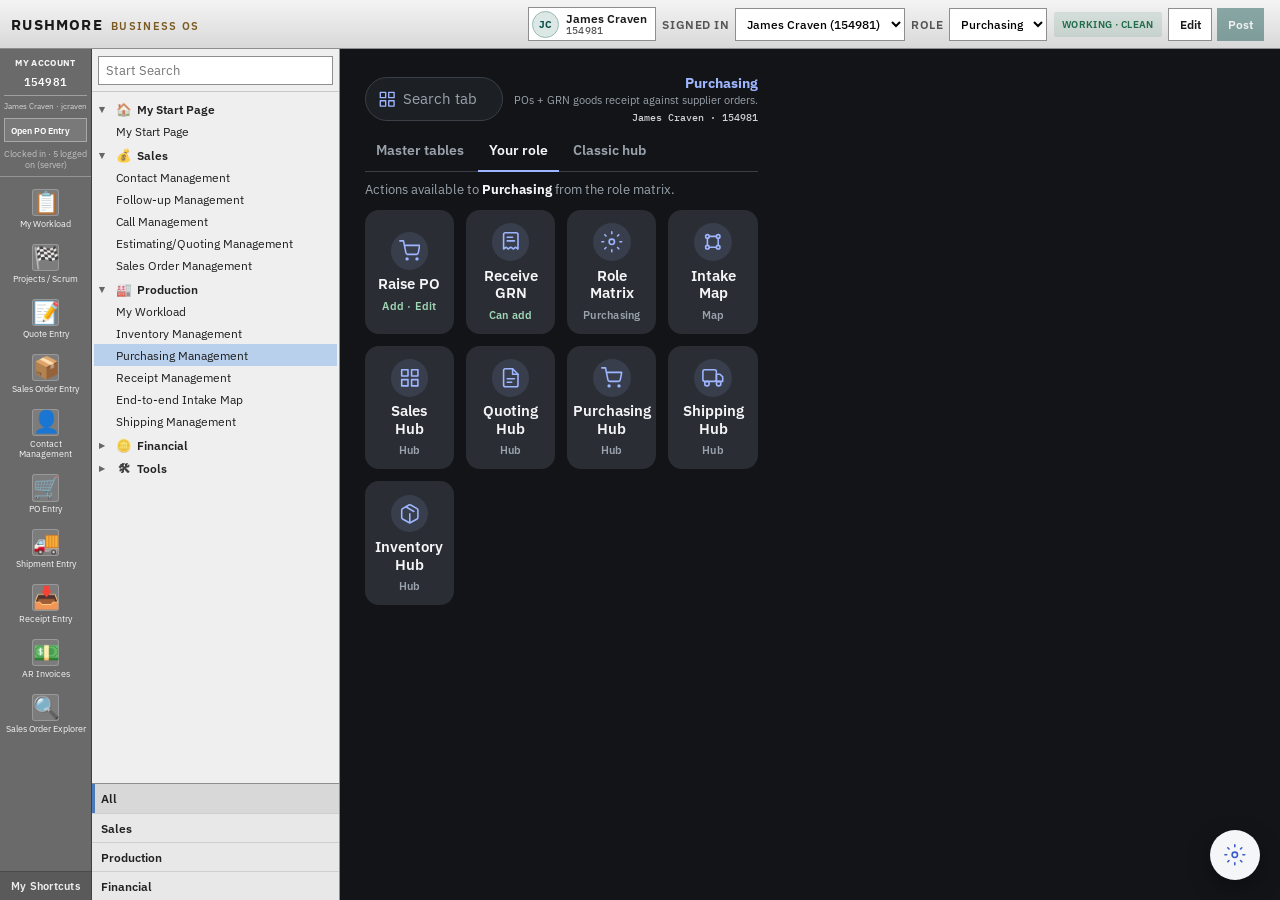
==== business-os/gui-demo/index.html @ 2bcb41b4 "Drive session and workload from server responses Replace hardcoded operator chrome with RushmoreServ" ====
<!DOCTYPE html>
<html lang="en-GB">
<head>
  <meta charset="UTF-8" />
  <meta name="viewport" content="width=device-width, initial-scale=1, viewport-fit=cover" />
  <title>Rushmore Business OS — M1 Hub</title>
  <link rel="preconnect" href="https://fonts.googleapis.com" />
  <link rel="preconnect" href="https://fonts.gstatic.com" crossorigin />
  <link href="https://fonts.googleapis.com/css2?family=IBM+Plex+Sans:wght@400;500;600;700&family=IBM+Plex+Mono:wght@400;500&display=swap" rel="stylesheet" />
  <link rel="stylesheet" href="styles.css" />
</head>
<body>
  <div id="app" class="shell">
    <header class="titlebar">
      <div class="titlebar-main">
        <button type="button" class="btn mobile-only" id="btnModules" aria-controls="treePane" aria-expanded="false" title="Modules">☰</button>
        <div class="brand">
          <span class="brand-name">RUSHMORE</span>
          <span class="brand-product">Business OS</span>
        </div>
        <button type="button" class="session-user-avatar-btn mobile-only" id="btnAccountMobile" aria-controls="iconRailPane" aria-expanded="false" title="My account">
          <span class="session-user-avatar" data-account-avatar>JC</span>
        </button>
        <button type="button" class="btn mobile-only" id="btnShortcuts" aria-controls="iconRailPane" aria-expanded="false" title="My Shortcuts" hidden>⚡</button>
      </div>
      <p class="mobile-context mobile-only" id="mobileContext">Sales Order Management</p>
      <div class="session">
        <button type="button" class="session-user" id="btnAccount" title="My account">
          <span class="session-user-avatar" data-account-avatar>JC</span>
          <span class="session-user-meta" id="sessionUserMeta">
            <span class="session-user-name" data-account-name>James Craven</span>
            <span class="session-user-id" data-account-id>154981</span>
          </span>
        </button>
        <label class="session-role session-operator">
          Signed in
          <select id="operatorSelect" aria-label="Signed-in operator"></select>
        </label>
        <label class="session-role">
          Role
          <select id="roleSelect"></select>
        </label>
        <span id="copyPill" class="pill">Working · clean</span>
          <div class="toolbar" role="toolbar" aria-label="Workspace">
          <button type="button" id="btnEdit" class="btn">Edit</button>
          <button type="button" id="btnPost" class="btn btn-primary">Post</button>
          <details class="toolbar-more">
            <summary aria-label="More workspace actions">⋯</summary>
            <div class="toolbar-more-body">
              <button type="button" id="btnUndo" class="btn" disabled>Undo</button>
              <button type="button" id="btnRedo" class="btn" disabled>Redo</button>
              <button type="button" id="btnDiscard" class="btn btn-danger" disabled>Discard</button>
            </div>
          </details>
        </div>
      </div>
    </header>

    <div class="nav-backdrop" id="navBackdrop" hidden></div>

    <aside class="icon-rail" id="iconRailPane" aria-label="My Shortcuts">
      <div class="drawer-head mobile-only">
        <strong>My Shortcuts</strong>
        <button type="button" class="btn" data-close-nav aria-label="Close shortcuts">Close</button>
      </div>
      <div class="account-strip" id="accountStrip" aria-label="Signed-in account">
        <div class="account-strip-row">
          <span class="account-strip-label">My account</span>
          <span class="account-strip-id" data-account-id>—</span>
        </div>
        <p class="account-strip-user"><span data-account-name>…</span> · <span data-account-user>…</span></p>
        <div class="account-strip-tasks" id="accountTaskLinks" hidden></div>
        <p class="account-strip-status" id="accountPresence">Server session…</p>
      </div>
      <div class="icon-rail-scroll" id="iconRail"></div>
      <div class="icon-rail-foot">My Shortcuts</div>
    </aside>

    <aside class="tree-pane" id="treePane">
      <div class="drawer-head mobile-only">
        <strong>Modules</strong>
        <button type="button" class="btn" data-close-nav aria-label="Close modules">Close</button>
      </div>
      <div class="tree-search">
        <input type="search" id="treeSearch" placeholder="Start Search" autocomplete="off" />
      </div>
      <nav class="tree" id="moduleTree" aria-label="Modules"></nav>
      <div class="tree-filters" id="treeFilters" role="tablist" aria-label="Module filter"></div>
    </aside>

    <main class="stage">
      <div id="toast" class="toast" hidden></div>

      <section id="view-hub" class="view is-active" data-view="hub">
        <div id="hubGrid" class="hub-grid" aria-label="Management hub"></div>
      </section>

      <section id="view-po-entry" class="view" data-view="po-entry" hidden>
        <div class="po-ribbon" id="poRibbon"></div>
        <div class="po-workspace">
          <aside class="po-tree" id="poTree"></aside>
          <div class="po-form" id="poForm"></div>
        </div>
      </section>


      <section id="view-shipment" class="view" data-view="shipment" hidden>
        <div class="po-ribbon" id="shipRibbon"></div>
        <div class="po-workspace">
          <aside class="po-tree" id="shipTree"></aside>
          <div class="po-form" id="shipForm"></div>
        </div>
      </section>

      <section id="view-purchasing" class="view" data-view="purchasing" hidden>
        <header class="view-head row">
          <div>
            <h1>Open Purchase Orders</h1>
            <p>Supplier POs · working copy only</p>
          </div>
          <button type="button" class="btn btn-primary" data-action="new-po">New PO</button>
        </header>
        <div id="poList" class="stack"></div>
      </section>

      <section id="view-quotes" class="view" data-view="quotes" hidden>
        <header class="view-head row">
          <div>
            <h1>Quotes</h1>
            <p>Accept received quotes → generate Sales Order number</p>
          </div>
        </header>
        <div id="quotesRoot" class="stack"></div>
      </section>

      <section id="view-orders" class="view" data-view="orders" hidden>
        <header class="view-head">
          <h1>Sales Orders</h1>
          <p>orderNo = Sales Order number · links Quote / Lines / Invoice</p>
        </header>
        <div id="ordersRoot" class="stack"></div>
      </section>

      <section id="view-products" class="view" data-view="products" hidden>
        <header class="view-head"><h1>Inventory</h1><p>Products · OH / ROP</p></header>
        <div id="productsRoot" class="stack"></div>
      </section>

      <section id="view-customers" class="view" data-view="customers" hidden>
        <header class="view-head"><h1>Contact Management</h1><p>Customers · UK postcode · linked quotes / orders / shipments / AR</p></header>
        <div id="customersRoot" class="stack"></div>
      </section>

      <section id="view-invoices" class="view" data-view="invoices" hidden>
        <header class="view-head"><h1>Accounts Receivable</h1><p>Invoices linked to sales orders and customers</p></header>
        <div id="invoicesRoot" class="stack"></div>
      </section>

      <section id="view-receipt" class="view" data-view="receipt" hidden>
        <header class="view-head row">
          <div>
            <h1>Receipt Entry (GRN)</h1>
            <p>Goods received against PO · generates GRN number · updates OH</p>
          </div>
        </header>
        <div id="receiptRoot" class="stack"></div>
      </section>

      <section id="view-intake" class="view" data-view="intake" hidden>
        <header class="view-head">
          <h1>End-to-end intake</h1>
          <p>Sales Order number · GRN number · table links</p>
        </header>
        <div id="intakeRoot" class="stack"></div>
      </section>

      <section id="view-relations" class="view" data-view="relations" hidden>
        <header class="view-head"><h1>Relations</h1><p>1:1 · 1:N · M:N masters</p></header>
        <div id="relationsRoot" class="stack"></div>
      </section>

      <section id="view-fields" class="view" data-view="fields" hidden>
        <header class="view-head"><h1>Field network</h1><p>Role permissions</p></header>
        <div id="fieldsRoot" class="stack"></div>
      </section>

      <section id="view-workload" class="view" data-view="workload" hidden>
        <header class="view-head row">
          <div>
            <h1>My workload</h1>
            <p>Assigned jobs · department work pool · skill / criteria pull · time card</p>
          </div>
          <div class="view-head-actions" id="workloadHeadActions"></div>
        </header>
        <div id="workloadRoot" class="stack"></div>
      </section>

      <section id="view-projects" class="view" data-view="projects" hidden>
        <header class="view-head">
          <h1>Projects &amp; daily scrum</h1>
          <p>Milestones · PM / scrum master approach · goals from daily stand-ups</p>
        </header>
        <div id="projectsRoot" class="stack"></div>
      </section>
    </main>

    <nav class="mobile-dock mobile-only" aria-label="Primary mobile navigation">
      <button type="button" class="dock-btn" id="dockHub" data-dock="hub">
        <span class="dock-ico">▦</span><span>Hub</span>
      </button>
      <button type="button" class="dock-btn" data-go="orders" data-dock="orders">
        <span class="dock-ico">📦</span><span>Orders</span>
      </button>
      <button type="button" class="dock-btn" data-go="shipment" data-dock="shipment">
        <span class="dock-ico">🚚</span><span>Despatch</span>
      </button>
      <button type="button" class="dock-btn" data-go="po-entry" data-dock="po-entry">
        <span class="dock-ico">🛒</span><span>PO</span>
      </button>
      <button type="button" class="dock-btn" id="dockMore" data-open-shortcuts>
        <span class="dock-ico">⚡</span><span>More</span>
      </button>
    </nav>
    <div id="addFromOrderPanel" class="afo-overlay" hidden></div>
    <div id="recordDialogPanel" class="afo-overlay rec-overlay" hidden></div>
  </div>
  <script src="workforce-server.js"></script>
  <script src="app.js"></script>
</body>
</html>
---- business-os/gui-demo/styles.css ----
:root {
  --ink: #1a1a1a;
  --muted: #555;
  --line: #8e8e8e;
  --line-soft: #c8c8c8;
  --rail: #6a6a6a;
  --rail-foot: #5a5a5a;
  --tree: #efefef;
  --panel: #f4f1e6;
  --panel-inner: #faf8f0;
  --head: #6d6d6d;
  --select: #b9d0ec;
  --accent: #0d4f4a;
  --warn: #8a4b12;
  --danger: #8a2e1c;
  --ok: #1f6b4a;
  --font: "IBM Plex Sans", sans-serif;
  --mono: "IBM Plex Mono", monospace;
  --safe-t: env(safe-area-inset-top, 0px);
  --safe-b: env(safe-area-inset-bottom, 0px);
  --touch: 44px;
}

*, *::before, *::after { box-sizing: border-box; }

html, body {
  margin: 0;
  min-height: 100%;
  font-family: var(--font);
  color: var(--ink);
  background: #b0b0b0;
}

button, input, select, textarea { font: inherit; }

.shell {
  display: grid;
  grid-template-columns: 92px 248px 1fr;
  grid-template-rows: auto 1fr;
  height: 100dvh;
  background: #cfcfcf;
}

.titlebar {
  grid-column: 1 / -1;
  display: flex;
  flex-wrap: wrap;
  align-items: center;
  justify-content: space-between;
  gap: 0.55rem 1rem;
  padding: 0.45rem 0.7rem;
  padding-top: max(0.45rem, var(--safe-t));
  background: linear-gradient(180deg, #f4f4f4, #d8d8d8);
  border-bottom: 1px solid var(--line);
}

.brand { display: flex; align-items: baseline; gap: 0.5rem; }
.brand-name {
  font-weight: 700;
  letter-spacing: 0.08em;
  font-size: 0.95rem;
}
.brand-product {
  font-size: 0.7rem;
  letter-spacing: 0.12em;
  text-transform: uppercase;
  color: #7a5a20;
  font-weight: 600;
}

.session {
  display: flex;
  flex-wrap: wrap;
  align-items: center;
  gap: 0.4rem;
}

.session-role {
  display: flex;
  align-items: center;
  gap: 0.35rem;
  font-size: 0.72rem;
  font-weight: 600;
  text-transform: uppercase;
  letter-spacing: 0.05em;
  color: var(--muted);
}

.session-role select {
  text-transform: none;
  letter-spacing: 0;
  font-weight: 500;
  min-height: 2.05rem;
  border: 1px solid var(--line);
  background: #fff;
  padding: 0 0.45rem;
}

.session-user {
  appearance: none;
  border: 1px solid var(--line);
  background: #fff;
  color: var(--ink);
  display: inline-flex;
  align-items: center;
  gap: 0.45rem;
  min-height: 2.05rem;
  padding: 0.15rem 0.5rem 0.15rem 0.2rem;
  cursor: pointer;
  text-align: left;
}
.session-user-avatar,
.session-user-avatar-btn .session-user-avatar {
  width: 1.7rem;
  height: 1.7rem;
  border-radius: 50%;
  display: grid;
  place-items: center;
  flex-shrink: 0;
  font-size: 0.62rem;
  font-weight: 700;
  letter-spacing: 0.02em;
  background: #dce8e6;
  color: var(--accent);
  border: 1px solid #9bb8b4;
}
.session-user-meta {
  display: flex;
  flex-direction: column;
  line-height: 1.15;
  min-width: 0;
}
.session-user-name {
  font-size: 0.72rem;
  font-weight: 600;
  white-space: nowrap;
  overflow: hidden;
  text-overflow: ellipsis;
  max-width: 8.5rem;
}
.session-user-id {
  font-family: var(--mono);
  font-size: 0.62rem;
  font-weight: 500;
  color: var(--muted);
  letter-spacing: 0.02em;
}
.session-user-avatar-btn {
  appearance: none;
  border: 0;
  background: transparent;
  padding: 0;
  cursor: pointer;
  display: none;
  align-items: center;
  justify-content: center;
  min-width: var(--touch);
  min-height: var(--touch);
}
.session-operator select {
  max-width: 12rem;
}

.pill {
  font-size: 0.65rem;
  font-weight: 600;
  letter-spacing: 0.04em;
  text-transform: uppercase;
  padding: 0.35rem 0.5rem;
  background: rgba(31, 107, 74, 0.12);
  color: var(--ok);
  border-radius: 2px;
}
.pill.is-dirty {
  background: rgba(138, 75, 18, 0.14);
  color: var(--warn);
}

.toolbar { display: flex; flex-wrap: wrap; gap: 0.28rem; }

.btn {
  appearance: none;
  border: 1px solid var(--line);
  background: #fff;
  color: var(--ink);
  min-height: 2.05rem;
  padding: 0 0.65rem;
  font-size: 0.78rem;
  font-weight: 600;
  cursor: pointer;
}
.btn:disabled { opacity: 0.45; cursor: not-allowed; }
.btn.is-active { background: #dce8e6; border-color: var(--accent); color: var(--accent); }
.btn-primary { background: var(--accent); border-color: var(--accent); color: #fff; }
.btn-danger { color: var(--danger); }

/* —— My Shortcuts —— */
.icon-rail {
  grid-row: 2;
  background: var(--rail);
  color: #f5f5f5;
  display: flex;
  flex-direction: column;
  border-right: 1px solid #3f3f3f;
  min-height: 0;
}

.icon-rail-scroll {
  flex: 1;
  overflow: auto;
  display: flex;
  flex-direction: column;
  gap: 0.05rem;
  padding: 0.35rem 0.2rem 0.2rem;
}

.icon-rail-foot {
  flex-shrink: 0;
  text-align: center;
  font-size: 0.68rem;
  font-weight: 600;
  letter-spacing: 0.02em;
  padding: 0.45rem 0.2rem;
  padding-bottom: max(0.45rem, var(--safe-b));
  background: var(--rail-foot);
  border-top: 1px solid #4a4a4a;
  color: #eee;
}

.account-strip {
  flex-shrink: 0;
  padding: 0.55rem 0.55rem 0.45rem;
  border-bottom: 1px solid rgba(255, 255, 255, 0.28);
  color: #f5f5f5;
}
.account-strip-row {
  display: flex;
  align-items: baseline;
  justify-content: space-between;
  gap: 0.5rem;
  padding-bottom: 0.28rem;
  border-bottom: 1px solid rgba(255, 255, 255, 0.55);
}
.account-strip-label {
  font-size: 0.78rem;
  font-weight: 700;
  letter-spacing: 0.01em;
}
.account-strip-id {
  font-family: var(--mono);
  font-size: 0.78rem;
  font-weight: 600;
  letter-spacing: 0.02em;
  color: #fff;
}
.account-strip-user {
  margin: 0.35rem 0 0;
  font-size: 0.62rem;
  color: rgba(245, 245, 245, 0.78);
  line-height: 1.3;
  word-break: break-word;
}
.account-strip-status {
  margin: 0.35rem 0 0;
  font-size: 0.55rem;
  color: rgba(245, 245, 245, 0.65);
}
.account-strip-tasks {
  display: flex;
  flex-direction: column;
  gap: 0.25rem;
  margin-top: 0.4rem;
}
.account-task-link {
  appearance: none;
  border: 1px solid rgba(255, 255, 255, 0.35);
  background: rgba(255, 255, 255, 0.1);
  color: #fff;
  font-size: 0.58rem;
  font-weight: 600;
  text-align: left;
  padding: 0.28rem 0.35rem;
  cursor: pointer;
}
.account-task-link:hover {
  background: rgba(255, 255, 255, 0.2);
}

.skill-chip {
  display: inline-block;
  margin: 0.1rem 0.15rem 0 0;
  padding: 0.08rem 0.28rem;
  border: 1px solid var(--line-soft);
  background: #fff;
  font-size: 0.65rem;
}
.note-list {
  margin: 0.35rem 0 0;
  padding-left: 1.1rem;
  color: var(--muted);
  font-size: 0.82rem;
}
.subhead {
  margin: 0.85rem 0 0.35rem;
  font-size: 0.85rem;
  font-weight: 700;
}
.view-head-actions {
  display: flex;
  flex-wrap: wrap;
  gap: 0.35rem;
  align-items: center;
}

/* Narrow desktop My Shortcuts rail — keep identity readable without widening chrome */
@media (min-width: 961px) {
  .account-strip {
    padding: 0.4rem 0.25rem 0.35rem;
    text-align: center;
  }
  .account-strip-row {
    flex-direction: column;
    align-items: center;
    gap: 0.15rem;
    border-bottom-color: rgba(255, 255, 255, 0.35);
  }
  .account-strip-label {
    font-size: 0.58rem;
    text-transform: uppercase;
    letter-spacing: 0.04em;
  }
  .account-strip-id {
    font-size: 0.68rem;
  }
  .account-strip-user {
    font-size: 0.52rem;
    display: -webkit-box;
    -webkit-line-clamp: 2;
    -webkit-box-orient: vertical;
    overflow: hidden;
  }
}

.icon-btn {
  appearance: none;
  border: 0;
  background: transparent;
  color: inherit;
  display: flex;
  flex-direction: column;
  align-items: center;
  gap: 0.18rem;
  padding: 0.42rem 0.12rem;
  font-size: 0.58rem;
  line-height: 1.15;
  cursor: pointer;
  border-radius: 2px;
  text-align: center;
}
.icon-btn .ico {
  font-size: 1.35rem;
  line-height: 1;
  width: 1.7rem;
  height: 1.7rem;
  display: grid;
  place-items: center;
  background: rgba(255, 255, 255, 0.12);
  border: 1px solid rgba(255, 255, 255, 0.22);
  border-radius: 3px;
}
.icon-btn.is-active,
.icon-btn:hover { background: rgba(255, 255, 255, 0.16); }
.icon-btn.is-active .ico { background: rgba(255, 255, 255, 0.28); }

/* —— Module tree —— */
.tree-pane {
  grid-row: 2;
  background: var(--tree);
  border-right: 1px solid var(--line);
  display: flex;
  flex-direction: column;
  min-width: 0;
  min-height: 0;
}

.tree-search {
  padding: 0.4rem;
  border-bottom: 1px solid var(--line-soft);
  flex-shrink: 0;
}
.tree-search input {
  width: 100%;
  border: 1px solid var(--line);
  background: #fff;
  padding: 0.32rem 0.4rem;
  font-size: 0.82rem;
}

.tree {
  padding: 0.25rem 0.15rem;
  font-size: 0.78rem;
  flex: 1;
  overflow: auto;
  min-height: 0;
}
.tree details { margin: 0.05rem 0; }
.tree summary {
  cursor: pointer;
  font-weight: 600;
  padding: 0.22rem 0.3rem;
  color: #222;
  list-style: none;
  display: flex;
  align-items: center;
  gap: 0.3rem;
}
.tree summary::-webkit-details-marker { display: none; }
.tree summary::before {
  content: "▸";
  font-size: 0.7rem;
  width: 0.75rem;
  color: #666;
}
.tree details[open] > summary::before { content: "▾"; }
.tree-group-ico {
  width: 1rem;
  text-align: center;
  opacity: 0.85;
}
.tree-leaf {
  display: block;
  width: 100%;
  text-align: left;
  appearance: none;
  border: 0;
  background: transparent;
  font: inherit;
  font-size: 0.76rem;
  padding: 0.22rem 0.35rem 0.22rem 1.35rem;
  cursor: pointer;
  color: #1f1f1f;
}
.tree-leaf.is-selected,
.tree-leaf:hover { background: var(--select); }

.tree-filters {
  flex-shrink: 0;
  display: flex;
  flex-direction: column;
  border-top: 1px solid var(--line);
  background: #e4e4e4;
}
.tree-filter {
  appearance: none;
  border: 0;
  border-bottom: 1px solid #cfcfcf;
  background: #e8e8e8;
  text-align: left;
  padding: 0.38rem 0.55rem;
  font-size: 0.78rem;
  font-weight: 600;
  cursor: pointer;
  color: #222;
}
.tree-filter:last-child { border-bottom: 0; }
.tree-filter.is-active {
  background: #d8d8d8;
  box-shadow: inset 3px 0 0 #4a7ab8;
}

/* —— Stage —— */
.stage {
  grid-row: 2;
  background: var(--panel);
  padding: 0.55rem;
  overflow: auto;
  -webkit-overflow-scrolling: touch;
  min-height: 0;
}

.toast {
  position: sticky;
  top: 0;
  z-index: 5;
  margin-bottom: 0.55rem;
  padding: 0.5rem 0.65rem;
  background: #e4eee9;
  border: 1px solid #9bb5aa;
  color: var(--accent);
  font-size: 0.85rem;
  font-weight: 500;
}

.view[hidden] { display: none !important; }

.view-head { margin-bottom: 0.65rem; }
.view-head.row {
  display: flex;
  flex-wrap: wrap;
  align-items: flex-start;
  justify-content: space-between;
  gap: 0.55rem;
}
.view-head h1 {
  margin: 0;
  font-size: 1.1rem;
  font-weight: 700;
}
.view-head p {
  margin: 0.2rem 0 0;
  color: var(--muted);
  font-size: 0.82rem;
}

/* —— M1 hub: left stack + right stack —— */
.hub-grid {
  display: grid;
  grid-template-columns: minmax(0, 1fr) minmax(0, 1.15fr);
  gap: 0.55rem;
  align-items: start;
  min-height: calc(100% - 0.2rem);
}

.hub-col {
  display: flex;
  flex-direction: column;
  gap: 0.55rem;
  min-width: 0;
}

.hub-panel {
  border: 1px solid var(--line);
  background: #f0ece0;
  display: flex;
  flex-direction: column;
  min-height: 0;
}

.hub-panel-head {
  background: var(--head);
  color: #fff;
  font-size: 0.8rem;
  font-weight: 600;
  padding: 0.32rem 0.5rem;
  display: flex;
  align-items: center;
  justify-content: space-between;
  flex-shrink: 0;
}
.hub-panel-head::after {
  content: "▴▾";
  font-size: 0.55rem;
  letter-spacing: -0.08em;
  opacity: 0.85;
}

.hub-list {
  list-style: none;
  margin: 0;
  padding: 0.2rem 0.15rem 0.35rem;
  background: var(--panel-inner);
  flex: 1;
}

.hub-link {
  width: 100%;
  display: flex;
  align-items: center;
  gap: 0.4rem;
  appearance: none;
  border: 0;
  background: transparent;
  text-align: left;
  padding: 0.22rem 0.35rem;
  font-size: 0.8rem;
  cursor: pointer;
  color: var(--ink);
  border-radius: 1px;
}
.hub-link:hover { background: rgba(0, 0, 0, 0.055); }
.hub-link.is-live { font-weight: 600; }
.hub-ico {
  width: 1.1rem;
  flex-shrink: 0;
  text-align: center;
  font-size: 0.85rem;
  opacity: 0.9;
}

.hub-explorer {
  padding: 0.4rem 0.45rem;
  border-bottom: 1px solid var(--line-soft);
  background: #f7f4ea;
}
.hub-explorer label {
  display: block;
  font-size: 0.68rem;
  font-weight: 600;
  color: var(--muted);
  margin-bottom: 0.2rem;
  text-transform: uppercase;
  letter-spacing: 0.03em;
}
.hub-explorer input {
  width: 100%;
  border: 1px solid var(--line);
  background: #fff;
  padding: 0.32rem 0.45rem;
  font-size: 0.82rem;
}

.hub-panel.analysis .hub-list { min-height: 12rem; }

.stack { display: flex; flex-direction: column; gap: 0.65rem; }
.card {
  border: 1px solid var(--line);
  background: var(--panel-inner);
  padding: 0.65rem 0.75rem;
}
.card-head {
  display: flex;
  flex-wrap: wrap;
  gap: 0.35rem 0.75rem;
  align-items: baseline;
  margin-bottom: 0.35rem;
}
.card-head h2 { margin: 0; font-size: 1rem; }
.meta { color: var(--muted); font-size: 0.82rem; }
.mono { font-family: var(--mono); font-size: 0.88em; }
.note { color: var(--muted); font-size: 0.82rem; }

.form-grid {
  display: grid;
  grid-template-columns: repeat(2, minmax(0, 1fr));
  gap: 0.65rem 0.85rem;
  margin: 0.5rem 0 0.75rem;
}
.form-grid.compact { grid-template-columns: repeat(auto-fit, minmax(11rem, 1fr)); }
.form-grid label {
  display: flex;
  flex-direction: column;
  gap: 0.25rem;
  font-size: 0.75rem;
  font-weight: 600;
  color: var(--muted);
}
.form-grid input,
.form-grid select,
.card .data input {
  min-height: 2rem;
  border: 1px solid var(--line-soft);
  border-radius: 2px;
  padding: 0.3rem 0.45rem;
  font: inherit;
  background: #fff;
}
.form-grid input:disabled,
.form-grid select:disabled,
.card .data input:disabled {
  background: #f3f5f7;
  color: var(--ink);
}
.card-actions {
  display: flex;
  flex-wrap: wrap;
  gap: 0.45rem;
  margin-top: 0.75rem;
}
.intake-steps {
  margin: 0.35rem 0 0.85rem 1.1rem;
  padding: 0;
  color: var(--ink);
  font-size: 0.9rem;
  line-height: 1.45;
}
.intake-steps li + li { margin-top: 0.35rem; }

.ship-detail-layout {
  display: flex;
  gap: 0.55rem;
  align-items: flex-start;
  padding: 0.35rem 0.45rem 0.55rem;
}
.ship-side-actions {
  display: flex;
  flex-direction: column;
  gap: 0.35rem;
  min-width: 8.5rem;
}
.ship-side-actions .btn { width: 100%; justify-content: center; }
.lookup-wrap {
  display: flex;
  gap: 0.25rem;
  align-items: stretch;
}
.lookup-wrap > :first-child { flex: 1; min-width: 0; }
.lookup-btn {
  min-width: 2rem;
  border: 1px solid var(--line-soft);
  background: #f7f8fa;
  cursor: pointer;
  font-size: 0.85rem;
}
.req-link {
  color: #b42318;
  cursor: pointer;
  text-decoration: underline;
  font-size: 0.82rem;
  margin: 0.2rem 0;
}
.req-link:hover { color: #7a1610; }
.linkish {
  background: none;
  border: 0;
  color: var(--accent, #0b6e4f);
  text-decoration: underline;
  cursor: pointer;
  font: inherit;
  padding: 0;
}
.is-hot-field { outline: 2px solid #b42318; }
.po-msg-tabs .is-hot { color: #b42318; font-weight: 600; }
.ship-lines { font-size: 0.78rem; }

@media (max-width: 960px) {
  .ship-detail-layout { flex-direction: column; }
  .ship-side-actions {
    flex-direction: row;
    flex-wrap: wrap;
    min-width: 0;
    width: 100%;
  }
  .ship-side-actions .btn { width: auto; flex: 1 1 40%; }
}

@media (max-width: 860px) {
  .form-grid { grid-template-columns: 1fr; }
}

.field-grid {
  display: grid;
  grid-template-columns: repeat(3, minmax(0, 1fr));
  gap: 0.45rem 0.55rem;
}
.field label {
  display: block;
  font-size: 0.7rem;
  font-weight: 600;
  color: var(--muted);
  margin-bottom: 0.15rem;
}
.field input,
.field select,
.field textarea {
  width: 100%;
  border: 1px solid var(--line);
  background: #fff;
  padding: 0.35rem 0.4rem;
  min-height: 2rem;
}
.field textarea { min-height: 4rem; resize: vertical; }
.field-span { grid-column: 1 / -1; }
.field.is-locked input,
.field.is-locked select,
.field.is-locked textarea { background: #f0f0f0; }

.table-wrap { overflow-x: auto; }
table.data {
  width: 100%;
  border-collapse: collapse;
  font-size: 0.84rem;
}
table.data th,
table.data td {
  text-align: left;
  padding: 0.4rem 0.45rem;
  border-bottom: 1px solid var(--line-soft);
  vertical-align: top;
}
table.data th {
  font-size: 0.72rem;
  text-transform: uppercase;
  letter-spacing: 0.04em;
  color: var(--muted);
}
table.data input {
  width: 100%;
  border: 1px solid var(--line);
  padding: 0.25rem 0.35rem;
  background: #fff;
}

/* PO Entry */
.po-ribbon {
  display: flex;
  flex-wrap: wrap;
  gap: 0.3rem;
  align-items: center;
  padding: 0.45rem;
  background: #e8e8e8;
  border: 1px solid var(--line);
  margin-bottom: 0.55rem;
}
.po-picker {
  margin-left: auto;
  display: flex;
  align-items: center;
  gap: 0.35rem;
  font-size: 0.75rem;
  font-weight: 600;
}
.po-picker select {
  border: 1px solid var(--line);
  background: #fff;
  min-height: 2rem;
  padding: 0.2rem 0.4rem;
}

.po-workspace {
  display: grid;
  grid-template-columns: 210px 1fr;
  gap: 0.55rem;
  min-height: 58vh;
}

.po-tree {
  border: 1px solid var(--line);
  background: #f0f0f0;
  padding: 0.45rem;
  font-size: 0.8rem;
}
.po-tree-root { font-weight: 700; margin-bottom: 0.3rem; }
.po-tree-active {
  background: var(--select);
  padding: 0.3rem 0.4rem;
  margin-bottom: 0.35rem;
  border-radius: 2px;
  font-family: var(--mono);
  font-size: 0.78rem;
}
.po-tree-node {
  display: block;
  width: 100%;
  text-align: left;
  appearance: none;
  border: 0;
  background: transparent;
  font: inherit;
  padding: 0.3rem 0.4rem 0.3rem 0.85rem;
  cursor: pointer;
  border-radius: 2px;
}
.po-tree-node.is-active,
.po-tree-node:hover { background: #dde8f6; }
.po-msg {
  margin-top: 0.75rem;
  border-top: 1px solid var(--line-soft);
  padding-top: 0.4rem;
  font-size: 0.72rem;
  color: var(--muted);
}
.po-msg-tabs {
  display: flex;
  flex-wrap: wrap;
  gap: 0.4rem;
  font-weight: 600;
  margin-bottom: 0.25rem;
  color: #333;
}

.po-form {
  border: 1px solid var(--line);
  background: var(--panel);
  padding: 0.35rem;
  overflow: auto;
  max-height: calc(100dvh - 10.5rem);
}
.po-section {
  border: 1px solid #b5b5b5;
  margin-bottom: 0.45rem;
  background: var(--panel-inner);
}
.po-section-head {
  background: var(--head);
  color: #fff;
  font-size: 0.78rem;
  font-weight: 600;
  padding: 0.28rem 0.5rem;
}
.po-section .field-grid { padding: 0.5rem; }

.addr-grid {
  display: grid;
  grid-template-columns: repeat(3, minmax(0, 1fr));
  gap: 0.5rem;
  padding: 0.55rem;
}
.addr-col {
  border: 1px dashed #bdbdbd;
  background: #fff;
  padding: 0.45rem;
  font-size: 0.8rem;
}
.addr-col h3 {
  margin: 0 0 0.3rem;
  font-size: 0.7rem;
  text-transform: uppercase;
  letter-spacing: 0.04em;
  color: var(--muted);
}
.addr-col p { margin: 0.08rem 0; }

/* Mobile-only chrome (hidden on desktop) */
.mobile-only { display: none !important; }
.drawer-head { display: none; }
.nav-backdrop { display: none; }
.mobile-context { display: none; }
.mobile-dock { display: none; }
.titlebar-main { display: contents; }

@media (max-width: 1100px) {
  .shell { grid-template-columns: 84px 220px 1fr; }
}

/* —— Tablet / mobile: stage-first, drawers keep full M1 chrome —— */
@media (max-width: 960px) {
  .mobile-only { display: flex !important; }
  .drawer-head {
    display: flex !important;
    align-items: center;
    justify-content: space-between;
    gap: 0.5rem;
    padding: 0.65rem 0.75rem;
    background: #e8e8e8;
    border-bottom: 1px solid var(--line);
    flex-shrink: 0;
  }
  .drawer-head .btn { min-height: var(--touch); padding: 0 0.85rem; }

  .shell {
    height: 100dvh;
    min-height: 100dvh;
    grid-template-columns: 1fr;
    grid-template-rows: auto 1fr auto;
    overflow: hidden;
  }

  .titlebar {
    grid-column: 1;
    position: sticky;
    top: 0;
    z-index: 40;
    flex-direction: column;
    align-items: stretch;
    gap: 0.4rem;
    padding: 0.45rem 0.55rem;
    padding-top: max(0.45rem, var(--safe-t));
  }

  .titlebar-main {
    display: flex;
    align-items: center;
    justify-content: space-between;
    gap: 0.45rem;
  }
  .titlebar-main .btn {
    min-width: var(--touch);
    min-height: var(--touch);
    font-size: 1.15rem;
    padding: 0;
  }
  .titlebar-main .brand {
    flex: 1;
    justify-content: center;
    text-align: center;
  }
  .session-user-avatar-btn {
    display: inline-flex !important;
  }
  .session-user-avatar-btn .session-user-avatar {
    width: 2.1rem;
    height: 2.1rem;
    font-size: 0.72rem;
  }
  .session-user {
    display: none;
  }
  .session-operator {
    flex: 1 1 auto;
  }
  .session-operator select {
    width: 100%;
    max-width: none;
    min-height: var(--touch);
  }

  .mobile-context {
    display: block !important;
    margin: 0;
    font-size: 0.78rem;
    font-weight: 600;
    color: #333;
    text-align: center;
    letter-spacing: 0.01em;
  }

  .session {
    width: 100%;
    gap: 0.35rem;
  }
  .session-role { flex: 1 1 auto; }
  .session-role select {
    min-height: var(--touch);
    width: 100%;
    max-width: 11rem;
  }
  .pill {
    min-height: 2.2rem;
    display: inline-flex;
    align-items: center;
  }
  .toolbar {
    width: 100%;
    display: grid;
    grid-template-columns: repeat(5, minmax(0, 1fr));
    gap: 0.28rem;
  }
  .toolbar .btn {
    width: 100%;
    min-height: var(--touch);
    padding: 0 0.2rem;
    font-size: 0.72rem;
  }

  .nav-backdrop {
    display: block;
    position: fixed;
    inset: 0;
    z-index: 50;
    background: rgba(20, 20, 20, 0.45);
    border: 0;
    padding: 0;
    margin: 0;
    cursor: pointer;
  }
  .nav-backdrop[hidden] { display: none !important; }

  .icon-rail,
  .tree-pane {
    position: fixed;
    top: 0;
    bottom: 0;
    z-index: 60;
    width: min(86vw, 320px);
    max-width: 320px;
    height: 100dvh;
    grid-row: auto;
    transition: transform 0.22s ease;
  }
  .tree-pane {
    left: 0;
    max-height: none;
    transform: translateX(-105%);
    box-shadow: 4px 0 24px rgba(0, 0, 0, 0.28);
  }
  .icon-rail {
    left: auto;
    right: 0;
    flex-direction: column;
    transform: translateX(105%);
    box-shadow: -4px 0 24px rgba(0, 0, 0, 0.28);
  }
  .shell.is-modules-open .tree-pane { transform: translateX(0); }
  .shell.is-shortcuts-open .icon-rail { transform: translateX(0); }

  .icon-rail-scroll {
    flex-direction: column;
    flex-wrap: nowrap;
    overflow: auto;
    padding: 0.35rem 0.35rem 0.75rem;
    -webkit-overflow-scrolling: touch;
  }
  .icon-btn {
    flex: 0 0 auto;
    flex-direction: row;
    justify-content: flex-start;
    gap: 0.65rem;
    min-height: var(--touch);
    padding: 0.45rem 0.55rem;
    font-size: 0.82rem;
    text-align: left;
  }
  .icon-btn .ico {
    width: 2rem;
    height: 2rem;
    font-size: 1.15rem;
  }
  .icon-rail-foot { display: none; }

  .tree {
    font-size: 0.9rem;
    -webkit-overflow-scrolling: touch;
  }
  .tree summary {
    min-height: var(--touch);
    padding: 0.45rem 0.5rem;
  }
  .tree-leaf {
    min-height: var(--touch);
    padding: 0.55rem 0.55rem 0.55rem 1.45rem;
    font-size: 0.88rem;
  }
  .tree-filters {
    flex-direction: row;
    flex-wrap: wrap;
    overflow: auto;
  }
  .tree-filter {
    flex: 1 1 30%;
    min-height: var(--touch);
    border-bottom: 0;
    border-right: 1px solid #cfcfcf;
    font-size: 0.78rem;
  }

  .stage {
    grid-row: 2;
    grid-column: 1;
    padding: 0.55rem 0.55rem 0.35rem;
    overflow: auto;
    -webkit-overflow-scrolling: touch;
    min-height: 0;
  }

  .hub-grid {
    grid-template-columns: 1fr;
    gap: 0.55rem;
  }
  .hub-link {
    min-height: var(--touch);
    padding: 0.55rem 0.45rem;
    font-size: 0.9rem;
  }
  .hub-panel-head { font-size: 0.88rem; padding: 0.45rem 0.55rem; }
  .hub-explorer input { min-height: var(--touch); font-size: 1rem; }

  .mobile-dock {
    display: grid !important;
    grid-template-columns: repeat(5, minmax(0, 1fr));
    grid-row: 3;
    grid-column: 1;
    gap: 0;
    background: #3f3f3f;
    border-top: 1px solid #2a2a2a;
    padding-bottom: max(0.15rem, var(--safe-b));
    z-index: 35;
  }
  .dock-btn {
    appearance: none;
    border: 0;
    background: transparent;
    color: #f0f0f0;
    display: flex;
    flex-direction: column;
    align-items: center;
    justify-content: center;
    gap: 0.12rem;
    min-height: 3.35rem;
    padding: 0.35rem 0.15rem;
    font-size: 0.62rem;
    font-weight: 600;
    letter-spacing: 0.02em;
    cursor: pointer;
  }
  .dock-btn .dock-ico { font-size: 1.15rem; line-height: 1; }
  .dock-btn.is-active,
  .dock-btn:hover { background: rgba(255, 255, 255, 0.12); }

  .po-ribbon {
    position: sticky;
    top: 0;
    z-index: 3;
    gap: 0.35rem;
  }
  .po-ribbon .btn { min-height: var(--touch); flex: 1 1 auto; }
  .po-picker {
    margin-left: 0;
    width: 100%;
    justify-content: space-between;
  }
  .po-picker select {
    flex: 1;
    min-height: var(--touch);
    font-size: 1rem;
  }
  .po-workspace { grid-template-columns: 1fr; gap: 0.45rem; min-height: 0; }
  .po-tree {
    display: flex;
    flex-wrap: wrap;
    gap: 0.3rem;
    align-items: center;
    padding: 0.4rem;
  }
  .po-tree-root,
  .po-tree-active,
  .po-msg { width: 100%; }
  .po-tree-node {
    width: auto;
    flex: 1 1 auto;
    min-height: var(--touch);
    padding: 0.45rem 0.55rem;
    background: #fff;
    border: 1px solid var(--line-soft);
    font-size: 0.78rem;
  }
  .po-form {
    max-height: none;
    border: 0;
    padding: 0;
  }
  .field-grid,
  .addr-grid { grid-template-columns: 1fr; }
  .field input,
  .field select,
  .field textarea {
    min-height: var(--touch);
    font-size: 1rem;
  }

  body.nav-open { overflow: hidden; }
}

@media (max-width: 420px) {
  .toolbar { grid-template-columns: repeat(3, minmax(0, 1fr)); }
  .brand-product { display: none; }
  .session-role { width: 100%; }
  .session-role select { max-width: none; }
}


/* —— Add From Order (despatch lookup) —— */
.afo-overlay {
  position: fixed;
  inset: 0;
  z-index: 80;
  background: rgba(18, 24, 32, 0.45);
  display: flex;
  align-items: flex-start;
  justify-content: center;
  padding: 4.5rem 1rem 1.5rem;
  overflow: auto;
  -webkit-overflow-scrolling: touch;
}
.afo-overlay[hidden] { display: none !important; }
.afo-dialog {
  width: min(920px, 100%);
  background: #fff;
  border: 1px solid var(--line);
  box-shadow: 0 18px 48px rgba(0,0,0,0.22);
}
.afo-head {
  display: flex;
  align-items: center;
  justify-content: space-between;
  gap: 0.75rem;
  padding: 0.7rem 0.9rem;
  border-bottom: 1px solid var(--line-soft);
  background: #f4f6f8;
}
.afo-head h2 { margin: 0; font-size: 1rem; }
.afo-body { padding: 0.85rem 0.9rem 1rem; display: grid; gap: 0.85rem; }
.afo-lookup-row {
  display: grid;
  grid-template-columns: 1fr auto;
  gap: 0.45rem;
  align-items: end;
}
.afo-lookup-row label { display: block; font-size: 0.72rem; font-weight: 600; color: var(--muted); margin-bottom: 0.2rem; }
.afo-lookup-row .lookup-wrap input { font-family: var(--mono, "IBM Plex Mono", monospace); }
.afo-stats {
  display: grid;
  grid-template-columns: repeat(4, minmax(0, 1fr));
  gap: 0.45rem;
}
.afo-stat {
  border: 1px solid var(--line-soft);
  background: #fafbfc;
  padding: 0.45rem 0.55rem;
}
.afo-stat .k { display: block; font-size: 0.68rem; color: var(--muted); font-weight: 600; }
.afo-stat .v { font-size: 0.9rem; font-weight: 600; }
.afo-actions {
  display: flex;
  flex-wrap: wrap;
  gap: 0.4rem;
  justify-content: flex-end;
  padding-top: 0.35rem;
  border-top: 1px solid var(--line-soft);
}
.phone-only { display: none !important; }
.desktop-only { display: initial; }
.ship-phone-bar { display: none; }
.phone-line-cards { display: none; }
.afo-phone-lines { display: none; }
.ribbon-more { display: contents; }
.ribbon-more > summary { display: none; }
.toolbar-more { display: contents; }
.toolbar-more > summary { display: none; }

@media (max-width: 720px) {
  .afo-stats { grid-template-columns: repeat(2, minmax(0, 1fr)); }
}

/* —— iPhone / phone despatch UX (iPhone 12 ~390px) —— */
@media (max-width: 960px) {
  .phone-line-cards.phone-only {
    display: grid !important;
    gap: 0.55rem;
    padding: 0.45rem;
  }
  .ship-phone-bar.phone-only {
    display: flex !important;
  }
  .afo-phone-lines.phone-only {
    display: grid !important;
    gap: 0.5rem;
    padding: 0.45rem;
  }
  .desktop-only {
    display: none !important;
  }

  /* Shrink chrome: primary Edit/Post only; undo/redo/discard behind More */
  .toolbar {
    grid-template-columns: 1.2fr 1.4fr auto;
    gap: 0.35rem;
  }
  .toolbar-more {
    display: block;
    position: relative;
  }
  .toolbar-more > summary {
    display: inline-flex;
    align-items: center;
    justify-content: center;
    list-style: none;
    cursor: pointer;
    min-width: var(--touch);
    min-height: var(--touch);
    border: 1px solid var(--line);
    background: #fff;
    font-size: 1.25rem;
    line-height: 1;
    border-radius: 0;
  }
  .toolbar-more > summary::-webkit-details-marker { display: none; }
  .toolbar-more[open] > summary { background: #eef2f5; }
  .toolbar-more-body {
    position: absolute;
    right: 0;
    top: calc(100% + 0.25rem);
    z-index: 45;
    display: grid;
    gap: 0.25rem;
    min-width: 7.5rem;
    padding: 0.25rem;
    background: #fff;
    border: 1px solid var(--line);
    box-shadow: 0 8px 20px rgba(0,0,0,0.18);
  }
  .toolbar-more-body .btn {
    width: 100%;
    min-height: var(--touch);
  }

  .session-role select { max-width: none; }

  /* Ribbon: keep pickers + New; tuck the rest */
  .po-ribbon {
    display: flex;
    flex-wrap: wrap;
    gap: 0.35rem;
    padding: 0.45rem;
    position: sticky;
    top: 0;
    z-index: 5;
    background: #ebebeb;
  }
  .po-ribbon > .btn.ribbon-secondary { display: none; }
  .ribbon-more {
    display: block;
    width: 100%;
    order: 99;
  }
  .ribbon-more > summary {
    display: flex;
    list-style: none;
    cursor: pointer;
    min-height: var(--touch);
    align-items: center;
    justify-content: center;
    border: 1px dashed var(--line);
    background: #f7f8fa;
    font-size: 0.82rem;
    font-weight: 600;
    color: var(--muted);
  }
  .ribbon-more > summary::-webkit-details-marker { display: none; }
  .ribbon-more[open] > summary { background: #e8eef3; }
  .ribbon-more-body {
    display: flex;
    flex-wrap: wrap;
    gap: 0.35rem;
    padding: 0.4rem 0 0;
  }
  .ribbon-more-body .btn { flex: 1 1 30%; min-height: var(--touch); }

  /* Shipment tree becomes horizontal chips */
  #view-shipment .po-tree {
    display: flex;
    flex-wrap: wrap;
    gap: 0.35rem;
    padding: 0.4rem;
    background: #f3f4f6;
    border-bottom: 1px solid var(--line-soft);
  }
  #view-shipment .po-tree-root { display: none; }
  #view-shipment .po-tree-active {
    width: 100%;
    font-weight: 600;
    font-size: 0.85rem;
  }
  #view-shipment .po-tree-node {
    flex: 1 1 auto;
    min-height: var(--touch);
    border-radius: 999px;
    border: 1px solid var(--line);
    background: #fff;
    padding: 0.35rem 0.7rem;
  }
  #view-shipment .po-tree-node.is-active {
    background: #1f4b6e;
    color: #fff;
    border-color: #1f4b6e;
  }
  #view-shipment .po-msg {
    width: 100%;
    order: 20;
    font-size: 0.78rem;
  }

  /* Fixed despatch actions above dock (sticky fails inside overflow:auto parents) */
  .ship-phone-bar {
    position: fixed;
    left: 0;
    right: 0;
    bottom: calc(3.55rem + var(--safe-b));
    z-index: 40;
    gap: 0.4rem;
    padding: 0.45rem 0.55rem;
    background: rgba(255,255,255,0.97);
    border-top: 1px solid var(--line);
    box-shadow: 0 -6px 18px rgba(0,0,0,0.12);
    backdrop-filter: blur(8px);
  }
  .ship-phone-bar .btn {
    flex: 1;
    min-height: 48px;
    font-size: 0.92rem;
    font-weight: 600;
  }
  .ship-side-actions { display: none !important; }
  /* Room so last line / empty note isn't hidden under the fixed bar */
  #view-shipment .po-form {
    padding-bottom: calc(4.75rem + var(--safe-b));
  }

  /* Compact chrome on phone */
  .session {
    flex-wrap: wrap;
    gap: 0.35rem;
  }
  .session-role {
    flex: 1 1 auto;
    min-width: 0;
  }
  .session-role select {
    width: 100%;
    max-width: none;
  }
  #copyPill { font-size: 0.72rem; }

  /* Tree: hide <New> chips — use More despatch actions instead */
  #view-shipment .po-tree .po-tree-node[data-action^="ship-new-"] {
    display: none;
  }
  #view-shipment .po-msg {
    max-height: 4.5rem;
    overflow: auto;
  }

  /* Line cards instead of wide table */
  .ship-detail-layout .table-wrap { display: none; }
  .phone-line-card {
    border: 1px solid var(--line-soft);
    background: #fff;
    padding: 0.55rem 0.65rem;
    display: grid;
    gap: 0.35rem;
  }
  .phone-line-card .plc-top {
    display: flex;
    justify-content: space-between;
    align-items: center;
    gap: 0.5rem;
  }
  .phone-line-card .plc-sku { font-family: var(--mono, monospace); font-weight: 700; }
  .phone-line-card .plc-grid {
    display: grid;
    grid-template-columns: 1fr 1fr;
    gap: 0.35rem 0.55rem;
  }
  .phone-line-card label {
    display: block;
    font-size: 0.68rem;
    font-weight: 600;
    color: var(--muted);
  }
  .phone-line-card input {
    width: 100%;
    min-height: var(--touch);
    font-size: 16px; /* prevent iOS zoom */
    border: 1px solid var(--line);
    padding: 0.35rem 0.4rem;
  }

  /* Form sections denser / single column already */
  .field input,
  .field select,
  .field textarea,
  .lookup-wrap input,
  .po-picker select {
    font-size: 16px !important; /* iOS no-zoom */
    min-height: var(--touch);
  }

  /* Collapse long shipment header field blocks on phone (tap head to expand) */
  #view-shipment .po-form > .po-section:has(.field-grid):not(.is-open) .field-grid {
    display: none;
  }
  #view-shipment .po-form > .po-section.is-open .field-grid {
    display: grid;
  }
  #view-shipment .po-form > .po-section:has(.field-grid) .po-section-head {
    cursor: pointer;
    min-height: var(--touch);
    display: flex;
    align-items: center;
  }
  #view-shipment .po-form > .po-section:has(.field-grid) .po-section-head::after {
    content: "▸";
    margin-left: auto;
    font-size: 0.75rem;
    color: var(--muted);
  }
  #view-shipment .po-form > .po-section.is-open .po-section-head::after {
    content: "▾";
  }
  /* Detail Info stays expanded — no accordion chrome */
  #view-shipment .po-form > .po-section:has(.ship-detail-layout) .po-section-head::after {
    display: none;
  }

  /* Full-screen Add From Order sheet */
  .afo-overlay {
    padding: 0;
    align-items: stretch;
    justify-content: stretch;
    background: #fff;
    overflow: hidden;
  }
  .afo-dialog {
    width: 100%;
    height: 100%;
    max-width: none;
    border: 0;
    box-shadow: none;
    display: flex;
    flex-direction: column;
  }
  .afo-head {
    position: sticky;
    top: 0;
    z-index: 2;
    padding-top: max(0.7rem, var(--safe-t));
    flex-shrink: 0;
  }
  .afo-body {
    flex: 1;
    overflow: auto;
    -webkit-overflow-scrolling: touch;
    padding-bottom: 1rem;
  }
  .afo-actions {
    flex-shrink: 0;
    position: sticky;
    bottom: 0;
    background: rgba(255,255,255,0.97);
    padding: 0.55rem 0.75rem calc(0.55rem + var(--safe-b));
    margin: 0;
    border-top: 1px solid var(--line);
    justify-content: stretch;
    display: flex;
    gap: 0.4rem;
  }
  .afo-actions .btn {
    flex: 1;
    min-height: 48px;
    font-size: 0.95rem;
    font-weight: 600;
  }
  .afo-lookup-row { grid-template-columns: 1fr; }
  .afo-lookup-row .btn { min-height: 48px; width: 100%; }
  .afo-stats { grid-template-columns: 1fr 1fr; }

  /* AFO lines as cards on phone */
  .afo-body .table-wrap { display: none; }
  .afo-phone-line {
    border: 1px solid var(--line-soft);
    padding: 0.55rem;
    display: grid;
    gap: 0.35rem;
    background: #fafbfc;
  }
  .afo-phone-line .apl-top {
    display: flex;
    align-items: center;
    justify-content: space-between;
    gap: 0.45rem;
    font-weight: 600;
  }
  .afo-phone-line .apl-meta {
    display: grid;
    grid-template-columns: 1fr 1fr;
    gap: 0.25rem 0.5rem;
    font-size: 0.8rem;
  }
  .afo-phone-line label {
    display: block;
    font-size: 0.68rem;
    font-weight: 600;
    color: var(--muted);
  }
  .afo-phone-line input {
    width: 100%;
    min-height: var(--touch);
    font-size: 16px;
    border: 1px solid var(--line);
    padding: 0.35rem 0.4rem;
  }


  .afo-order-fields {
    border: 1px solid var(--line-soft);
    background: #f7f8fa;
  }
  .afo-order-fields > summary {
    list-style: none;
    cursor: pointer;
    min-height: var(--touch);
    display: flex;
    align-items: center;
    padding: 0.45rem 0.65rem;
    font-size: 0.82rem;
    font-weight: 600;
    color: var(--muted);
  }
  .afo-order-fields > summary::-webkit-details-marker { display: none; }
  .afo-order-fields[open] > summary { border-bottom: 1px solid var(--line-soft); color: var(--ink); }

  /* Stage padding for dock + phone bar */
  .stage {
    padding-bottom: calc(4.25rem + var(--safe-b));
  }
  #view-shipment.is-active {
    padding-bottom: 0.25rem;
  }

  .mobile-dock {
    padding-bottom: max(0.35rem, var(--safe-b));
  }
  .dock-btn { min-height: 3.15rem; }
}

@media (max-width: 420px) {
  .brand-product { display: none; }
  .afo-stats { grid-template-columns: 1fr 1fr; }
  .phone-line-card .plc-grid { grid-template-columns: 1fr; }
}

/* —— Role-aware master-table dashboard (dark tile grid) —— */
.dash {
  --dash-bg: #121417;
  --dash-tile: #2a2d33;
  --dash-tile-hover: #343840;
  --dash-ink: #f3f5f7;
  --dash-muted: #9aa3ad;
  --dash-accent: #9eb6ff;
  --dash-line: #3a3f48;
  background: var(--dash-bg);
  color: var(--dash-ink);
  min-height: calc(100% - 0.2rem);
  padding: 0.75rem 0.75rem 4.5rem;
  border-radius: 0;
}

.dash-top {
  display: grid;
  grid-template-columns: minmax(0, 1fr) auto;
  gap: 0.65rem;
  align-items: center;
  margin-bottom: 0.55rem;
}

.dash-search {
  display: flex;
  align-items: center;
  gap: 0.45rem;
  background: #1c1f24;
  border: 1px solid var(--dash-line);
  border-radius: 999px;
  padding: 0.35rem 0.75rem;
  min-width: 0;
}
.dash-search-ico {
  width: 1.15rem;
  height: 1.15rem;
  color: var(--dash-accent);
  flex-shrink: 0;
  display: inline-flex;
}
.dash-search-ico svg { width: 100%; height: 100%; }
.dash-search input {
  flex: 1;
  min-width: 0;
  border: 0;
  background: transparent;
  color: var(--dash-ink);
  padding: 0.35rem 0;
  font-size: 0.92rem;
  outline: none;
}
.dash-search input::placeholder { color: var(--dash-muted); }

.dash-role {
  display: flex;
  flex-direction: column;
  align-items: flex-end;
  gap: 0.1rem;
  max-width: 14rem;
  text-align: right;
}
.dash-role-name {
  font-weight: 700;
  font-size: 0.85rem;
  color: var(--dash-accent);
}
.dash-role-blurb {
  font-size: 0.68rem;
  color: var(--dash-muted);
  line-height: 1.25;
  display: -webkit-box;
  -webkit-line-clamp: 2;
  -webkit-box-orient: vertical;
  overflow: hidden;
}
.dash-role-account {
  font-family: var(--mono);
  font-size: 0.62rem;
  font-weight: 500;
  color: var(--dash-ink);
  opacity: 0.85;
  margin-top: 0.12rem;
}

.dash-tabs {
  display: flex;
  gap: 0.15rem;
  border-bottom: 1px solid var(--dash-line);
  margin-bottom: 0.55rem;
}
.dash-tab {
  appearance: none;
  border: 0;
  background: transparent;
  color: var(--dash-muted);
  font-weight: 600;
  font-size: 0.86rem;
  padding: 0.55rem 0.7rem 0.65rem;
  cursor: pointer;
  border-bottom: 2px solid transparent;
  margin-bottom: -1px;
}
.dash-tab.is-active {
  color: var(--dash-ink);
  border-bottom-color: var(--dash-accent);
}

.dash-lead {
  margin: 0 0 0.75rem;
  color: var(--dash-muted);
  font-size: 0.8rem;
  line-height: 1.35;
}
.dash-lead strong { color: var(--dash-ink); }

.dash-grid {
  display: grid;
  grid-template-columns: repeat(2, minmax(0, 1fr));
  gap: 0.65rem;
}

.dash-tile {
  appearance: none;
  border: 0;
  background: var(--dash-tile);
  color: var(--dash-ink);
  border-radius: 14px;
  min-height: 7.5rem;
  padding: 0.85rem 0.7rem 0.75rem;
  display: flex;
  flex-direction: column;
  align-items: center;
  justify-content: center;
  gap: 0.35rem;
  cursor: pointer;
  text-align: center;
  position: relative;
  transition: background 0.15s ease, transform 0.15s ease;
}
.dash-tile:hover { background: var(--dash-tile-hover); }
.dash-tile:active { transform: scale(0.98); }
.dash-tile-ico {
  width: 2.35rem;
  height: 2.35rem;
  border-radius: 999px;
  display: inline-flex;
  align-items: center;
  justify-content: center;
  color: var(--dash-accent);
  background: rgba(158, 182, 255, 0.12);
}
.dash-tile-ico svg { width: 1.35rem; height: 1.35rem; }
.dash-tile-label {
  font-size: 0.92rem;
  font-weight: 600;
  line-height: 1.2;
}
.dash-tile-badge {
  font-size: 0.68rem;
  font-weight: 600;
  color: var(--dash-muted);
  letter-spacing: 0.02em;
}
.dash-tile.is-write .dash-tile-badge { color: #9fd6b5; }
.dash-tile-count {
  position: absolute;
  top: 0.45rem;
  right: 0.55rem;
  font-size: 0.72rem;
  font-family: var(--mono);
  color: var(--dash-muted);
  background: rgba(0,0,0,0.25);
  padding: 0.1rem 0.35rem;
  border-radius: 999px;
}
.dash-empty {
  grid-column: 1 / -1;
  margin: 1.5rem 0;
  text-align: center;
  color: var(--dash-muted);
}

.dash-fab {
  position: fixed;
  right: max(0.85rem, var(--safe-r, 0px));
  bottom: calc(4.25rem + var(--safe-b));
  width: 3.15rem;
  height: 3.15rem;
  border-radius: 999px;
  border: 0;
  background: #f4f6f8;
  color: #3b5bcc;
  display: inline-flex;
  align-items: center;
  justify-content: center;
  box-shadow: 0 8px 22px rgba(0,0,0,0.35);
  cursor: pointer;
  z-index: 35;
}
.dash-fab svg { width: 1.35rem; height: 1.35rem; }

.classic-hub {
  background: transparent;
}
.classic-hub .hub-panel {
  background: #f0ece0;
  color: var(--ink);
}

@media (min-width: 961px) {
  .dash {
    padding: 1rem 1rem 2rem;
    border-radius: 4px;
  }
  .dash-grid {
    grid-template-columns: repeat(4, minmax(0, 1fr));
    gap: 0.75rem;
  }
  .dash-fab {
    bottom: 1.25rem;
    right: 1.25rem;
  }
  .dash-role { max-width: 18rem; }
}

@media (max-width: 960px) {
  #view-hub.is-active {
    padding: 0;
    background: #121417;
  }
  #hubGrid { min-height: 100%; }
  .dash-role-blurb { display: none; }
  .dash-top { grid-template-columns: minmax(0, 1fr) auto; }
}

/* —— Dark stage theme for dock tabs (Hub already dark via .dash).
   Applies to Orders / Despatch / PO and other workspace views.
   Explicitly does NOT restyle .icon-rail (More / My Shortcuts). —— */
#view-orders.is-active,
#view-shipment.is-active,
#view-po-entry.is-active,
#view-purchasing.is-active,
#view-quotes.is-active,
#view-products.is-active,
#view-customers.is-active,
#view-invoices.is-active,
#view-receipt.is-active,
#view-intake.is-active,
#view-relations.is-active,
#view-fields.is-active {
  --ink: #f3f5f7;
  --muted: #9aa3ad;
  --line: #3a3f48;
  --line-soft: #2e333b;
  --panel: #1c1f24;
  --panel-inner: #2a2d33;
  --head: #3a4050;
  --select: #3d4f7a;
  --accent: #9eb6ff;
  --warn: #e0a15a;
  --danger: #f0a090;
  --ok: #9fd6b5;
  --tree: #1a1d22;
  background: #121417;
  color: var(--ink);
  min-height: 100%;
}

/* Stage canvas matches active dark view (Hub included). More drawer untouched. */
.shell:has(#view-hub.is-active) .stage,
.shell:has(#view-orders.is-active) .stage,
.shell:has(#view-shipment.is-active) .stage,
.shell:has(#view-po-entry.is-active) .stage,
.shell:has(#view-purchasing.is-active) .stage,
.shell:has(#view-quotes.is-active) .stage,
.shell:has(#view-products.is-active) .stage,
.shell:has(#view-customers.is-active) .stage,
.shell:has(#view-invoices.is-active) .stage,
.shell:has(#view-receipt.is-active) .stage,
.shell:has(#view-intake.is-active) .stage,
.shell:has(#view-relations.is-active) .stage,
.shell:has(#view-fields.is-active) .stage {
  background: #121417;
}

#view-orders.is-active .view-head h1,
#view-shipment.is-active .view-head h1,
#view-po-entry.is-active .view-head h1,
#view-purchasing.is-active .view-head h1,
#view-quotes.is-active .view-head h1,
#view-products.is-active .view-head h1,
#view-customers.is-active .view-head h1,
#view-invoices.is-active .view-head h1,
#view-receipt.is-active .view-head h1,
#view-intake.is-active .view-head h1,
#view-relations.is-active .view-head h1,
#view-fields.is-active .view-head h1 {
  color: var(--ink);
}

#view-orders.is-active .card,
#view-purchasing.is-active .card,
#view-quotes.is-active .card,
#view-products.is-active .card,
#view-customers.is-active .card,
#view-invoices.is-active .card,
#view-receipt.is-active .card,
#view-intake.is-active .card,
#view-relations.is-active .card,
#view-fields.is-active .card {
  background: var(--panel-inner);
  border-color: var(--line);
  color: var(--ink);
  border-radius: 12px;
}

#view-orders.is-active .btn,
#view-shipment.is-active .btn,
#view-po-entry.is-active .btn,
#view-purchasing.is-active .btn,
#view-quotes.is-active .btn,
#view-products.is-active .btn,
#view-customers.is-active .btn,
#view-invoices.is-active .btn,
#view-receipt.is-active .btn,
#view-intake.is-active .btn,
#view-relations.is-active .btn,
#view-fields.is-active .btn {
  background: #2a2d33;
  border-color: var(--line);
  color: var(--ink);
}
#view-orders.is-active .btn-primary,
#view-shipment.is-active .btn-primary,
#view-po-entry.is-active .btn-primary,
#view-purchasing.is-active .btn-primary,
#view-quotes.is-active .btn-primary,
#view-products.is-active .btn-primary,
#view-customers.is-active .btn-primary,
#view-invoices.is-active .btn-primary,
#view-receipt.is-active .btn-primary,
#view-intake.is-active .btn-primary,
#view-relations.is-active .btn-primary,
#view-fields.is-active .btn-primary,
#view-orders.is-active .btn.is-active,
#view-shipment.is-active .btn.is-active,
#view-po-entry.is-active .btn.is-active {
  background: #3d4f7a;
  border-color: #5a6f9e;
  color: #fff;
}
#view-orders.is-active .btn-danger,
#view-shipment.is-active .btn-danger,
#view-po-entry.is-active .btn-danger {
  color: var(--danger);
  border-color: #6a3a32;
}

/* Shared form controls inside dark views */
#view-orders.is-active input,
#view-orders.is-active select,
#view-orders.is-active textarea,
#view-shipment.is-active input,
#view-shipment.is-active select,
#view-shipment.is-active textarea,
#view-po-entry.is-active input,
#view-po-entry.is-active select,
#view-po-entry.is-active textarea,
#view-purchasing.is-active input,
#view-purchasing.is-active select,
#view-purchasing.is-active textarea,
#view-quotes.is-active input,
#view-quotes.is-active select,
#view-quotes.is-active textarea,
#view-products.is-active input,
#view-products.is-active select,
#view-products.is-active textarea,
#view-customers.is-active input,
#view-customers.is-active select,
#view-customers.is-active textarea,
#view-invoices.is-active input,
#view-invoices.is-active select,
#view-invoices.is-active textarea,
#view-receipt.is-active input,
#view-receipt.is-active select,
#view-receipt.is-active textarea,
#view-intake.is-active input,
#view-intake.is-active select,
#view-intake.is-active textarea,
#view-relations.is-active input,
#view-relations.is-active select,
#view-relations.is-active textarea,
#view-fields.is-active input,
#view-fields.is-active select,
#view-fields.is-active textarea,
#view-orders.is-active .form-grid input,
#view-orders.is-active .form-grid select,
#view-orders.is-active .card .data input,
#view-shipment.is-active .field input,
#view-shipment.is-active .field select,
#view-shipment.is-active .field textarea,
#view-po-entry.is-active .field input,
#view-po-entry.is-active .field select,
#view-po-entry.is-active .field textarea,
#view-shipment.is-active table.data input,
#view-po-entry.is-active table.data input {
  background: #121417;
  border-color: var(--line);
  color: var(--ink);
}
#view-orders.is-active input:disabled,
#view-orders.is-active select:disabled,
#view-shipment.is-active input:disabled,
#view-shipment.is-active select:disabled,
#view-po-entry.is-active input:disabled,
#view-po-entry.is-active select:disabled,
#view-purchasing.is-active input:disabled,
#view-quotes.is-active input:disabled,
#view-products.is-active input:disabled,
#view-customers.is-active input:disabled {
  background: #1a1d22;
  color: var(--muted);
}

#view-orders.is-active table.data,
#view-shipment.is-active table.data,
#view-po-entry.is-active table.data,
#view-purchasing.is-active table.data,
#view-quotes.is-active table.data,
#view-products.is-active table.data,
#view-customers.is-active table.data,
#view-invoices.is-active table.data,
#view-receipt.is-active table.data,
#view-relations.is-active table.data,
#view-fields.is-active table.data {
  background: var(--panel-inner);
  border-color: var(--line);
  color: var(--ink);
}
#view-orders.is-active table.data th,
#view-shipment.is-active table.data th,
#view-po-entry.is-active table.data th,
#view-purchasing.is-active table.data th,
#view-quotes.is-active table.data th,
#view-products.is-active table.data th,
#view-customers.is-active table.data th,
#view-invoices.is-active table.data th,
#view-receipt.is-active table.data th,
#view-relations.is-active table.data th,
#view-fields.is-active table.data th {
  color: var(--muted);
  border-color: var(--line-soft);
}
#view-orders.is-active table.data td,
#view-shipment.is-active table.data td,
#view-po-entry.is-active table.data td {
  border-color: var(--line-soft);
}

#view-orders.is-active .linkish,
#view-shipment.is-active .linkish,
#view-po-entry.is-active .linkish,
#view-purchasing.is-active .linkish,
#view-quotes.is-active .linkish,
#view-customers.is-active .linkish,
#view-invoices.is-active .linkish,
#view-receipt.is-active .linkish,
#view-intake.is-active .linkish {
  color: var(--accent);
}

/* PO + Despatch chrome */
#view-shipment.is-active .po-ribbon,
#view-po-entry.is-active .po-ribbon {
  background: #1c1f24;
  border-color: var(--line);
  color: var(--ink);
}
#view-shipment.is-active .po-picker,
#view-po-entry.is-active .po-picker {
  color: var(--muted);
}
#view-shipment.is-active .po-picker select,
#view-po-entry.is-active .po-picker select {
  background: #121417;
  border-color: var(--line);
  color: var(--ink);
}

#view-shipment.is-active .po-tree,
#view-po-entry.is-active .po-tree {
  background: #1a1d22;
  border-color: var(--line);
  color: var(--ink);
}
#view-shipment.is-active .po-tree-active,
#view-po-entry.is-active .po-tree-active {
  background: #3d4f7a;
  color: #fff;
}
#view-shipment.is-active .po-tree-node,
#view-po-entry.is-active .po-tree-node {
  color: var(--ink);
}
#view-shipment.is-active .po-tree-node.is-active,
#view-shipment.is-active .po-tree-node:hover,
#view-po-entry.is-active .po-tree-node.is-active,
#view-po-entry.is-active .po-tree-node:hover {
  background: #2a3350;
}

#view-shipment.is-active .po-msg,
#view-po-entry.is-active .po-msg {
  border-top-color: var(--line-soft);
  color: var(--muted);
}
#view-shipment.is-active .po-msg-tabs,
#view-po-entry.is-active .po-msg-tabs {
  color: var(--ink);
}

#view-shipment.is-active .po-form,
#view-po-entry.is-active .po-form {
  background: var(--panel);
  border-color: var(--line);
}
#view-shipment.is-active .po-section,
#view-po-entry.is-active .po-section {
  background: var(--panel-inner);
  border-color: var(--line);
}
#view-shipment.is-active .po-section-head,
#view-po-entry.is-active .po-section-head {
  background: #323844;
  color: #fff;
}

#view-shipment.is-active .lookup-btn,
#view-po-entry.is-active .lookup-btn {
  background: #2a2d33;
  border-color: var(--line);
  color: var(--ink);
}
#view-shipment.is-active .req-link,
#view-po-entry.is-active .req-link {
  color: #f0a090;
}
#view-shipment.is-active .addr-col,
#view-po-entry.is-active .addr-col {
  color: var(--ink);
}

/* Phone despatch / line cards */
#view-shipment.is-active .ship-phone-bar {
  background: rgba(18, 20, 23, 0.96);
  border-top-color: var(--line);
  box-shadow: 0 -6px 18px rgba(0, 0, 0, 0.45);
}
#view-shipment.is-active .phone-line-card,
#view-shipment.is-active .afo-phone-line {
  background: var(--panel-inner);
  border-color: var(--line);
  color: var(--ink);
}
#view-shipment.is-active .ribbon-more > summary {
  background: #1c1f24;
  border-color: var(--line);
  color: var(--muted);
}
#view-shipment.is-active .ribbon-more[open] > summary {
  background: #2a3350;
  color: var(--ink);
}
#view-shipment.is-active .ribbon-more-body .btn {
  background: #2a2d33;
  border-color: var(--line);
  color: var(--ink);
}

/* Add From Order sheet when opened from Despatch */
.shell:has(#view-shipment.is-active) .afo-overlay {
  background: rgba(0, 0, 0, 0.72);
}
.shell:has(#view-shipment.is-active) .afo-dialog {
  background: #1c1f24;
  color: #f3f5f7;
  border-color: #3a3f48;
}
.shell:has(#view-shipment.is-active) .afo-head {
  background: #1c1f24;
  border-bottom: 1px solid #3a3f48;
}
.shell:has(#view-shipment.is-active) .afo-stat {
  background: #2a2d33;
  border-color: #3a3f48;
}
.shell:has(#view-shipment.is-active) .afo-actions {
  background: #1c1f24;
  border-top: 1px solid #3a3f48;
}

/* Toast over dark stage */
.shell:has(#view-hub.is-active) .toast,
.shell:has(#view-orders.is-active) .toast,
.shell:has(#view-shipment.is-active) .toast,
.shell:has(#view-po-entry.is-active) .toast,
.shell:has(#view-purchasing.is-active) .toast,
.shell:has(#view-quotes.is-active) .toast,
.shell:has(#view-products.is-active) .toast,
.shell:has(#view-customers.is-active) .toast,
.shell:has(#view-invoices.is-active) .toast,
.shell:has(#view-receipt.is-active) .toast,
.shell:has(#view-intake.is-active) .toast,
.shell:has(#view-relations.is-active) .toast,
.shell:has(#view-fields.is-active) .toast {
  background: #243028;
  border-color: #3d5a4a;
  color: #9fd6b5;
}

/* More / My Shortcuts (.icon-rail) stays on the existing light M1 chrome. */

@media (max-width: 960px) {
  #view-orders.is-active,
  #view-shipment.is-active,
  #view-po-entry.is-active,
  #view-purchasing.is-active,
  #view-quotes.is-active,
  #view-products.is-active,
  #view-customers.is-active,
  #view-invoices.is-active,
  #view-receipt.is-active,
  #view-intake.is-active,
  #view-relations.is-active,
  #view-fields.is-active {
    padding: 0.45rem 0.45rem 5.5rem;
  }
}

/* Dark overrides for phone hardcodes (white chips / bars) */
@media (max-width: 960px) {
  #view-po-entry.is-active .po-tree-node,
  #view-shipment.is-active .po-tree-node {
    background: #2a2d33;
    border-color: var(--line);
    color: var(--ink);
  }
  #view-po-entry.is-active .po-tree-node.is-active,
  #view-shipment.is-active .po-tree-node.is-active {
    background: #3d4f7a;
    border-color: #5a6f9e;
    color: #fff;
  }
  #view-shipment.is-active .po-tree {
    background: #1a1d22;
    border-bottom-color: var(--line);
  }
  #view-shipment.is-active .ship-phone-bar {
    background: rgba(18, 20, 23, 0.97);
    border-top-color: var(--line);
  }
  #view-shipment.is-active .ribbon-more[open] > summary,
  #view-po-entry.is-active .ribbon-more[open] > summary {
    background: #2a3350;
  }
  #view-shipment.is-active .ribbon-more > summary,
  #view-po-entry.is-active .ribbon-more > summary {
    background: #1c1f24;
    border-color: var(--line);
    color: var(--muted);
  }
}

.shell:has(#view-shipment.is-active) .afo-dialog {
  background: #1c1f24 !important;
  color: #f3f5f7;
}
.shell:has(#view-shipment.is-active) .afo-dialog input,
.shell:has(#view-shipment.is-active) .afo-dialog select {
  background: #121417;
  border-color: #3a3f48;
  color: #f3f5f7;
}
.shell:has(#view-shipment.is-active) .afo-dialog .btn {
  background: #2a2d33;
  border-color: #3a3f48;
  color: #f3f5f7;
}
.shell:has(#view-shipment.is-active) .afo-dialog .btn-primary {
  background: #3d4f7a;
  border-color: #5a6f9e;
  color: #fff;
}


/* —— Record create dialog (C++/M1-style popup; same chrome as Add From Order) —— */
.rec-overlay {
  z-index: 90;
}
.rec-dialog .rec-titlebar {
  background: linear-gradient(180deg, #e8ecf0 0%, #d7dde5 100%);
  border-bottom: 1px solid #9aa5b1;
}
.rec-dialog .rec-titlebar h2 {
  margin: 0;
  font-size: 0.95rem;
  font-weight: 600;
}
.rec-sub {
  margin: 0.15rem 0 0;
  font-size: 0.75rem;
  color: var(--muted, #5c6570);
}
.rec-fields {
  grid-template-columns: repeat(auto-fill, minmax(200px, 1fr));
  gap: 0.65rem 0.75rem;
}
.rec-fields .field.is-locked label,
.rec-fields .field.is-locked input,
.rec-fields .field.is-locked select {
  opacity: 0.85;
}
.rec-fields textarea {
  min-height: 4.5rem;
  resize: vertical;
}
@media (max-width: 960px) {
  .rec-overlay.afo-overlay {
    padding: 0;
    align-items: stretch;
    justify-content: stretch;
    background: #fff;
  }
  .rec-dialog.afo-dialog {
    width: 100%;
    height: 100%;
    max-width: none;
    border: 0;
    box-shadow: none;
    display: flex;
    flex-direction: column;
  }
  .rec-dialog .afo-body {
    flex: 1;
    overflow: auto;
    -webkit-overflow-scrolling: touch;
  }
  .rec-dialog .afo-actions {
    position: sticky;
    bottom: 0;
    background: #fff;
    padding: 0.75rem;
    padding-bottom: max(0.75rem, env(safe-area-inset-bottom));
  }
  .rec-dialog .afo-actions .btn {
    flex: 1;
    min-height: 2.75rem;
  }
}
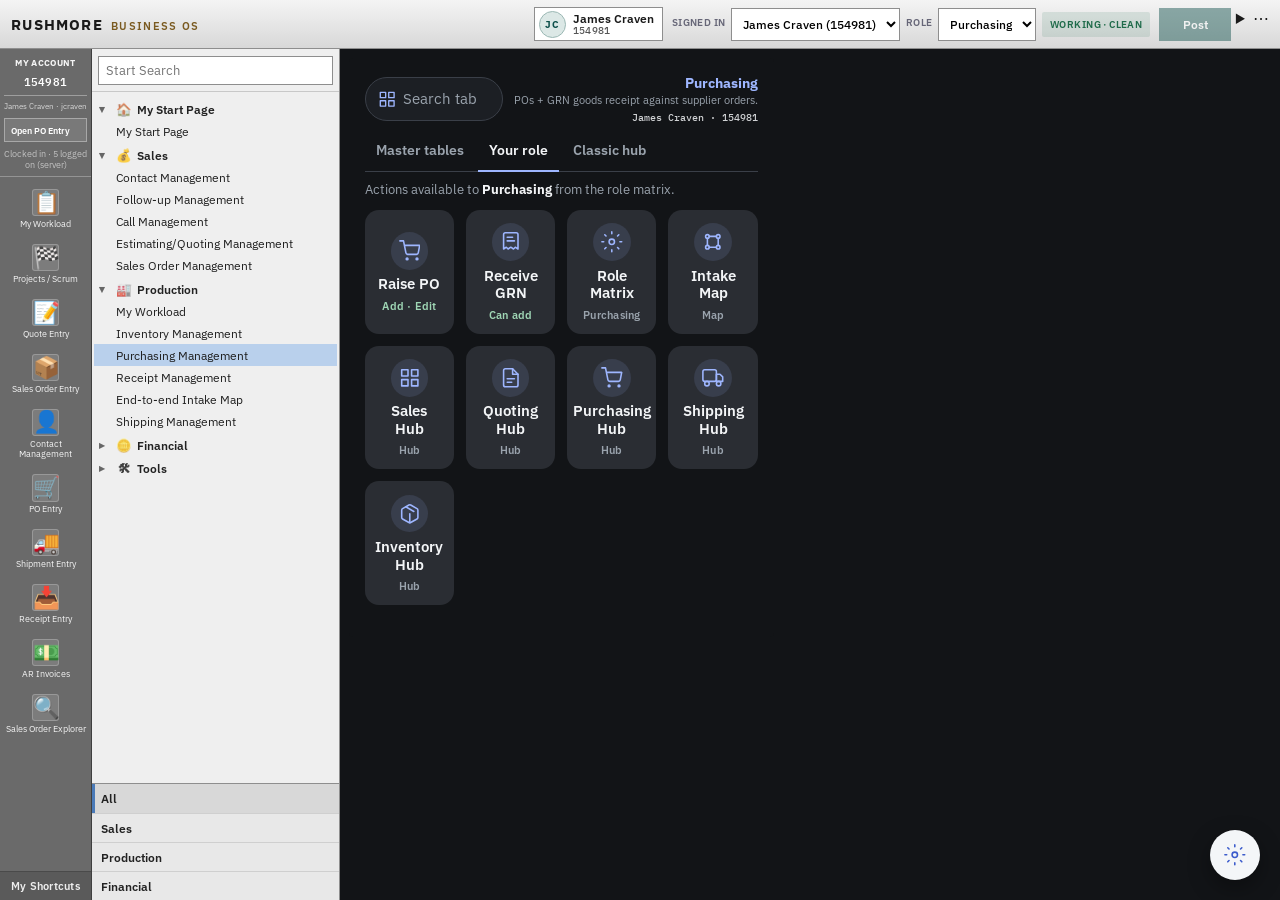
==== commit 160f243f: "Live forms by default; compact shipment chrome; Post/Reverse/update() Remove the Edit gate so role-g" ====
--- a/business-os/gui-demo/index.html
+++ b/business-os/gui-demo/index.html
@@ -24,7 +24,7 @@
         <button type="button" class="btn mobile-only" id="btnShortcuts" aria-controls="iconRailPane" aria-expanded="false" title="My Shortcuts" hidden>⚡</button>
       </div>
       <p class="mobile-context mobile-only" id="mobileContext">Sales Order Management</p>
-      <div class="session">
+      <div class="session session-compact">
         <button type="button" class="session-user" id="btnAccount" title="My account">
           <span class="session-user-avatar" data-account-avatar>JC</span>
           <span class="session-user-meta" id="sessionUserMeta">
@@ -32,24 +32,26 @@
             <span class="session-user-id" data-account-id>154981</span>
           </span>
         </button>
-        <label class="session-role session-operator">
-          Signed in
-          <select id="operatorSelect" aria-label="Signed-in operator"></select>
-        </label>
-        <label class="session-role">
-          Role
-          <select id="roleSelect"></select>
-        </label>
-        <span id="copyPill" class="pill">Working · clean</span>
-          <div class="toolbar" role="toolbar" aria-label="Workspace">
-          <button type="button" id="btnEdit" class="btn">Edit</button>
-          <button type="button" id="btnPost" class="btn btn-primary">Post</button>
+        <div class="session-identity" aria-label="Operator and role">
+          <label class="session-role session-operator">
+            <span class="session-label">Signed in</span>
+            <select id="operatorSelect" aria-label="Signed-in operator"></select>
+          </label>
+          <label class="session-role">
+            <span class="session-label">Role</span>
+            <select id="roleSelect" aria-label="Active role"></select>
+          </label>
+          <span id="copyPill" class="pill" title="Live working copy">WORKING · clean</span>
+        </div>
+        <div class="toolbar" role="toolbar" aria-label="Workspace">
+          <button type="button" id="btnPost" class="btn btn-primary" title="Commit staged work and field edits">Post</button>
           <details class="toolbar-more">
             <summary aria-label="More workspace actions">⋯</summary>
             <div class="toolbar-more-body">
+              <button type="button" id="btnUpdate" class="btn" title="Refresh lists from server">Update</button>
               <button type="button" id="btnUndo" class="btn" disabled>Undo</button>
               <button type="button" id="btnRedo" class="btn" disabled>Redo</button>
-              <button type="button" id="btnDiscard" class="btn btn-danger" disabled>Discard</button>
+              <button type="button" id="btnReverse" class="btn btn-danger" disabled title="Restore last posted / server snapshot">Reverse</button>
             </div>
           </details>
         </div>
--- a/business-os/gui-demo/styles.css
+++ b/business-os/gui-demo/styles.css
@@ -1304,8 +1304,121 @@
 .afo-phone-lines { display: none; }
 .ribbon-more { display: contents; }
 .ribbon-more > summary { display: none; }
-.toolbar-more { display: contents; }
-.toolbar-more > summary { display: none; }
+.session-compact {
+  display: flex;
+  flex-wrap: wrap;
+  align-items: center;
+  gap: 0.4rem 0.55rem;
+}
+.session-identity {
+  display: flex;
+  flex: 1 1 auto;
+  flex-wrap: wrap;
+  align-items: center;
+  gap: 0.35rem;
+  min-width: 0;
+}
+.session-label {
+  display: block;
+  font-size: 0.62rem;
+  font-weight: 600;
+  letter-spacing: 0.04em;
+  text-transform: uppercase;
+  color: #667;
+  line-height: 1.1;
+  margin-bottom: 0.1rem;
+}
+.session-compact .toolbar {
+  display: flex;
+  flex: 0 0 auto;
+  gap: 0.3rem;
+  margin-left: auto;
+}
+.session-compact #btnPost {
+  min-width: 4.5rem;
+}
+.pill[title] { cursor: help; }
+
+@media (max-width: 960px) {
+  /* Compact chrome: identity on one row, Post + ⋯ — leave the form the hero */
+  .mobile-context {
+    font-size: 0.72rem !important;
+    padding: 0.1rem 0.25rem 0.2rem !important;
+    opacity: 0.85;
+  }
+  .session-compact {
+    gap: 0.3rem;
+  }
+  .session-user { display: none; }
+  .session-identity {
+    width: 100%;
+    display: grid;
+    grid-template-columns: 1fr 1fr auto;
+    gap: 0.3rem;
+    align-items: end;
+  }
+  .session-label { display: none; } /* aria-label on selects stays */
+  .session-compact .session-role {
+    margin: 0;
+    flex: 1 1 auto;
+  }
+  .session-compact .session-role select {
+    width: 100%;
+    max-width: none;
+    min-height: 2.35rem;
+    font-size: 0.82rem;
+  }
+  .session-compact .pill {
+    min-height: 2.35rem;
+    padding: 0 0.45rem;
+    font-size: 0.68rem;
+    white-space: nowrap;
+    align-self: stretch;
+  }
+  .session-compact .toolbar {
+    width: 100%;
+    margin-left: 0;
+    display: grid;
+    grid-template-columns: 1fr auto;
+  }
+  .session-compact #btnPost {
+    width: 100%;
+    min-height: 2.5rem;
+  }
+
+  /* Shipment entry: denser fields so qty / actions appear sooner */
+  #view-shipment .po-ribbon {
+    padding: 0.35rem 0.4rem;
+    gap: 0.3rem;
+  }
+  #view-shipment .po-ribbon .btn-primary {
+    flex: 0 0 auto;
+    min-width: 3.5rem;
+  }
+  #view-shipment .field label {
+    font-size: 0.68rem;
+    margin-bottom: 0.15rem;
+  }
+  #view-shipment .field input,
+  #view-shipment .field select,
+  #view-shipment .field textarea {
+    min-height: 2.35rem;
+    padding: 0.35rem 0.45rem;
+    font-size: 0.9rem;
+  }
+  #view-shipment .ship-phone-bar {
+    gap: 0.35rem;
+    padding: 0.4rem;
+  }
+  #view-shipment .ship-phone-bar .btn {
+    min-height: 2.5rem;
+    font-size: 0.85rem;
+  }
+  #view-shipment .po-section-head {
+    padding: 0.4rem 0.55rem;
+    font-size: 0.78rem;
+  }
+}
 
 @media (max-width: 720px) {
   .afo-stats { grid-template-columns: repeat(2, minmax(0, 1fr)); }
@@ -1330,9 +1443,9 @@
     display: none !important;
   }
 
-  /* Shrink chrome: primary Edit/Post only; undo/redo/discard behind More */
+  /* Shrink chrome: Post primary; Update / Undo / Redo / Reverse behind More */
   .toolbar {
-    grid-template-columns: 1.2fr 1.4fr auto;
+    grid-template-columns: 1fr auto;
     gap: 0.35rem;
   }
   .toolbar-more {
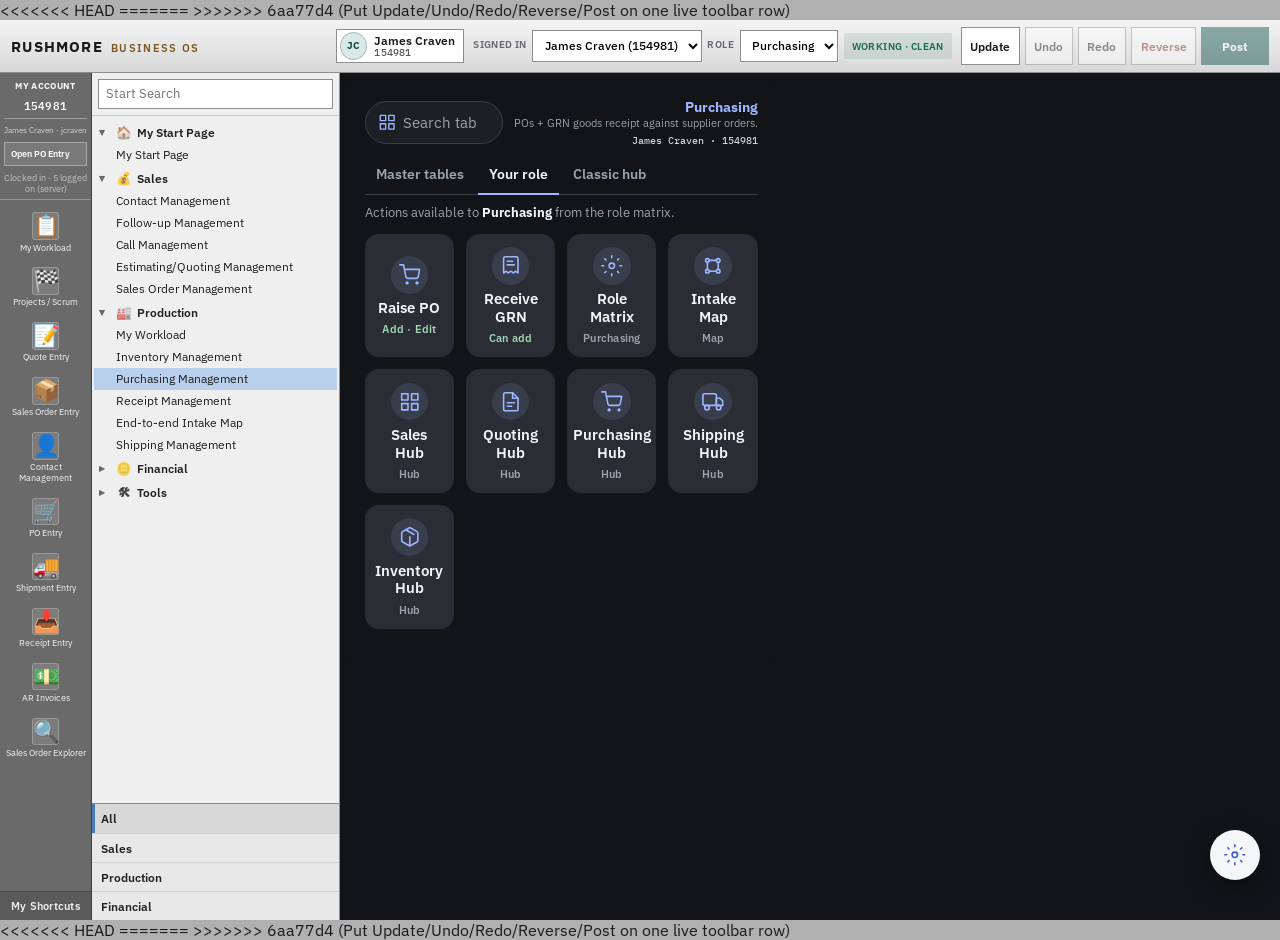
==== commit 0232c13a: "Put Update/Undo/Redo/Reverse/Post on one live toolbar row Remove the overflow ⋯ menu so workspace ac" ====
--- a/business-os/gui-demo/index.html
+++ b/business-os/gui-demo/index.html
@@ -7,7 +7,11 @@
   <link rel="preconnect" href="https://fonts.googleapis.com" />
   <link rel="preconnect" href="https://fonts.gstatic.com" crossorigin />
   <link href="https://fonts.googleapis.com/css2?family=IBM+Plex+Sans:wght@400;500;600;700&family=IBM+Plex+Mono:wght@400;500&display=swap" rel="stylesheet" />
-  <link rel="stylesheet" href="styles.css" />
+<<<<<<< HEAD
+  <link rel="stylesheet" href="styles.css?v=role-pool-1" />
+=======
+  <link rel="stylesheet" href="styles.css?v=live-toolbar-1" />
+>>>>>>> 6aa77d4 (Put Update/Undo/Redo/Reverse/Post on one live toolbar row)
 </head>
 <body>
   <div id="app" class="shell">
@@ -41,19 +45,14 @@
             <span class="session-label">Role</span>
             <select id="roleSelect" aria-label="Active role"></select>
           </label>
-          <span id="copyPill" class="pill" title="Live working copy">WORKING · clean</span>
-        </div>
-        <div class="toolbar" role="toolbar" aria-label="Workspace">
+          <span id="copyPill" class="pill" title="Live working copy — no Edit gate">LIVE · clean</span>
+        </div>
+        <div class="toolbar toolbar-live" role="toolbar" aria-label="Workspace">
+          <button type="button" id="btnUpdate" class="btn" title="Refresh lists from server">Update</button>
+          <button type="button" id="btnUndo" class="btn" disabled>Undo</button>
+          <button type="button" id="btnRedo" class="btn" disabled>Redo</button>
+          <button type="button" id="btnReverse" class="btn btn-danger" disabled title="Restore last posted / server snapshot">Reverse</button>
           <button type="button" id="btnPost" class="btn btn-primary" title="Commit staged work and field edits">Post</button>
-          <details class="toolbar-more">
-            <summary aria-label="More workspace actions">⋯</summary>
-            <div class="toolbar-more-body">
-              <button type="button" id="btnUpdate" class="btn" title="Refresh lists from server">Update</button>
-              <button type="button" id="btnUndo" class="btn" disabled>Undo</button>
-              <button type="button" id="btnRedo" class="btn" disabled>Redo</button>
-              <button type="button" id="btnReverse" class="btn btn-danger" disabled title="Restore last posted / server snapshot">Reverse</button>
-            </div>
-          </details>
         </div>
       </div>
     </header>
@@ -190,7 +189,7 @@
         <header class="view-head row">
           <div>
             <h1>My workload</h1>
-            <p>Assigned jobs · department work pool · skill / criteria pull · time card</p>
+            <p>Assigned jobs · department work pool · clock-in pull by role · PO fulfilment via scrum</p>
           </div>
           <div class="view-head-actions" id="workloadHeadActions"></div>
         </header>
@@ -226,7 +225,13 @@
     <div id="addFromOrderPanel" class="afo-overlay" hidden></div>
     <div id="recordDialogPanel" class="afo-overlay rec-overlay" hidden></div>
   </div>
-  <script src="workforce-server.js"></script>
-  <script src="app.js"></script>
+<<<<<<< HEAD
+  <script src="workforce-server.js?v=spring-1"></script>
+  <script src="api-client.js?v=spring-1"></script>
+  <script src="app.js?v=spring-1"></script>
+=======
+  <script src="workforce-server.js?v=live-toolbar-1"></script>
+  <script src="app.js?v=live-toolbar-1"></script>
+>>>>>>> 6aa77d4 (Put Update/Undo/Redo/Reverse/Post on one live toolbar row)
 </body>
 </html>
--- a/business-os/gui-demo/styles.css
+++ b/business-os/gui-demo/styles.css
@@ -286,14 +286,6 @@
   background: rgba(255, 255, 255, 0.2);
 }
 
-.skill-chip {
-  display: inline-block;
-  margin: 0.1rem 0.15rem 0 0;
-  padding: 0.08rem 0.28rem;
-  border: 1px solid var(--line-soft);
-  background: #fff;
-  font-size: 0.65rem;
-}
 .note-list {
   margin: 0.35rem 0 0;
   padding-left: 1.1rem;
@@ -1331,11 +1323,26 @@
 .session-compact .toolbar {
   display: flex;
   flex: 0 0 auto;
+  flex-wrap: wrap;
   gap: 0.3rem;
   margin-left: auto;
+  align-items: center;
+}
+.session-compact .toolbar-live {
+  display: grid;
+  grid-template-columns: repeat(5, minmax(0, auto));
+  gap: 0.28rem;
+  width: auto;
+}
+.session-compact .toolbar-live .btn {
+  min-height: 2.35rem;
+  padding: 0 0.55rem;
+  font-size: 0.78rem;
+  white-space: nowrap;
 }
 .session-compact #btnPost {
-  min-width: 4.5rem;
+  min-width: 4.25rem;
+  font-weight: 700;
 }
 .pill[title] { cursor: help; }
 
@@ -1375,16 +1382,24 @@
     white-space: nowrap;
     align-self: stretch;
   }
-  .session-compact .toolbar {
+  .session-compact .toolbar,
+  .session-compact .toolbar-live {
     width: 100%;
     margin-left: 0;
     display: grid;
-    grid-template-columns: 1fr auto;
-  }
+    grid-template-columns: repeat(5, minmax(0, 1fr));
+    gap: 0.28rem;
+  }
+  .session-compact .toolbar-live .btn,
   .session-compact #btnPost {
     width: 100%;
+    min-width: 0;
     min-height: 2.5rem;
-  }
+    padding: 0 0.2rem;
+    font-size: 0.68rem;
+  }
+  /* No overflow menu — Update / Undo / Redo / Reverse / Post share one row */
+  .toolbar-more { display: none !important; }
 
   /* Shipment entry: denser fields so qty / actions appear sooner */
   #view-shipment .po-ribbon {
@@ -1443,47 +1458,15 @@
     display: none !important;
   }
 
-  /* Shrink chrome: Post primary; Update / Undo / Redo / Reverse behind More */
-  .toolbar {
-    grid-template-columns: 1fr auto;
-    gap: 0.35rem;
+  /* Live toolbar: Update · Undo · Redo · Reverse · Post on one row */
+  .toolbar,
+  .toolbar-live {
+    display: grid !important;
+    grid-template-columns: repeat(5, minmax(0, 1fr));
+    gap: 0.28rem;
   }
   .toolbar-more {
-    display: block;
-    position: relative;
-  }
-  .toolbar-more > summary {
-    display: inline-flex;
-    align-items: center;
-    justify-content: center;
-    list-style: none;
-    cursor: pointer;
-    min-width: var(--touch);
-    min-height: var(--touch);
-    border: 1px solid var(--line);
-    background: #fff;
-    font-size: 1.25rem;
-    line-height: 1;
-    border-radius: 0;
-  }
-  .toolbar-more > summary::-webkit-details-marker { display: none; }
-  .toolbar-more[open] > summary { background: #eef2f5; }
-  .toolbar-more-body {
-    position: absolute;
-    right: 0;
-    top: calc(100% + 0.25rem);
-    z-index: 45;
-    display: grid;
-    gap: 0.25rem;
-    min-width: 7.5rem;
-    padding: 0.25rem;
-    background: #fff;
-    border: 1px solid var(--line);
-    box-shadow: 0 8px 20px rgba(0,0,0,0.18);
-  }
-  .toolbar-more-body .btn {
-    width: 100%;
-    min-height: var(--touch);
+    display: none !important;
   }
 
   .session-role select { max-width: none; }
--- a/business-os/gui-demo/styles.css
+++ b/business-os/gui-demo/styles.css
@@ -286,14 +286,6 @@
   background: rgba(255, 255, 255, 0.2);
 }
 
-.skill-chip {
-  display: inline-block;
-  margin: 0.1rem 0.15rem 0 0;
-  padding: 0.08rem 0.28rem;
-  border: 1px solid var(--line-soft);
-  background: #fff;
-  font-size: 0.65rem;
-}
 .note-list {
   margin: 0.35rem 0 0;
   padding-left: 1.1rem;
@@ -1331,11 +1323,26 @@
 .session-compact .toolbar {
   display: flex;
   flex: 0 0 auto;
+  flex-wrap: wrap;
   gap: 0.3rem;
   margin-left: auto;
+  align-items: center;
+}
+.session-compact .toolbar-live {
+  display: grid;
+  grid-template-columns: repeat(5, minmax(0, auto));
+  gap: 0.28rem;
+  width: auto;
+}
+.session-compact .toolbar-live .btn {
+  min-height: 2.35rem;
+  padding: 0 0.55rem;
+  font-size: 0.78rem;
+  white-space: nowrap;
 }
 .session-compact #btnPost {
-  min-width: 4.5rem;
+  min-width: 4.25rem;
+  font-weight: 700;
 }
 .pill[title] { cursor: help; }
 
@@ -1375,16 +1382,24 @@
     white-space: nowrap;
     align-self: stretch;
   }
-  .session-compact .toolbar {
+  .session-compact .toolbar,
+  .session-compact .toolbar-live {
     width: 100%;
     margin-left: 0;
     display: grid;
-    grid-template-columns: 1fr auto;
-  }
+    grid-template-columns: repeat(5, minmax(0, 1fr));
+    gap: 0.28rem;
+  }
+  .session-compact .toolbar-live .btn,
   .session-compact #btnPost {
     width: 100%;
+    min-width: 0;
     min-height: 2.5rem;
-  }
+    padding: 0 0.2rem;
+    font-size: 0.68rem;
+  }
+  /* No overflow menu — Update / Undo / Redo / Reverse / Post share one row */
+  .toolbar-more { display: none !important; }
 
   /* Shipment entry: denser fields so qty / actions appear sooner */
   #view-shipment .po-ribbon {
@@ -1443,47 +1458,15 @@
     display: none !important;
   }
 
-  /* Shrink chrome: Post primary; Update / Undo / Redo / Reverse behind More */
-  .toolbar {
-    grid-template-columns: 1fr auto;
-    gap: 0.35rem;
+  /* Live toolbar: Update · Undo · Redo · Reverse · Post on one row */
+  .toolbar,
+  .toolbar-live {
+    display: grid !important;
+    grid-template-columns: repeat(5, minmax(0, 1fr));
+    gap: 0.28rem;
   }
   .toolbar-more {
-    display: block;
-    position: relative;
-  }
-  .toolbar-more > summary {
-    display: inline-flex;
-    align-items: center;
-    justify-content: center;
-    list-style: none;
-    cursor: pointer;
-    min-width: var(--touch);
-    min-height: var(--touch);
-    border: 1px solid var(--line);
-    background: #fff;
-    font-size: 1.25rem;
-    line-height: 1;
-    border-radius: 0;
-  }
-  .toolbar-more > summary::-webkit-details-marker { display: none; }
-  .toolbar-more[open] > summary { background: #eef2f5; }
-  .toolbar-more-body {
-    position: absolute;
-    right: 0;
-    top: calc(100% + 0.25rem);
-    z-index: 45;
-    display: grid;
-    gap: 0.25rem;
-    min-width: 7.5rem;
-    padding: 0.25rem;
-    background: #fff;
-    border: 1px solid var(--line);
-    box-shadow: 0 8px 20px rgba(0,0,0,0.18);
-  }
-  .toolbar-more-body .btn {
-    width: 100%;
-    min-height: var(--touch);
+    display: none !important;
   }
 
   .session-role select { max-width: none; }
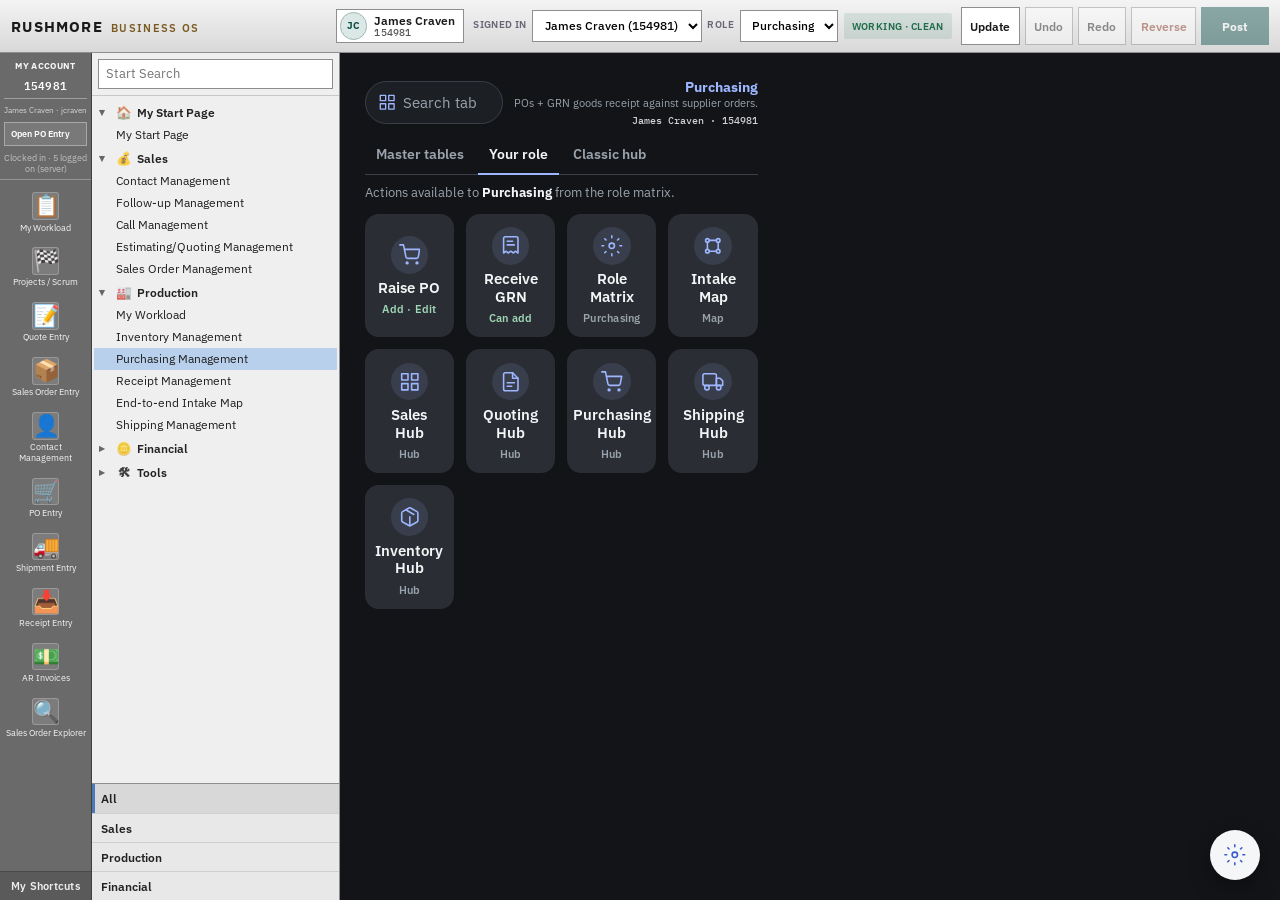
==== commit 6aa77d45: "Put Update/Undo/Redo/Reverse/Post on one live toolbar row Remove the overflow ⋯ menu so workspace ac" ====
--- a/business-os/gui-demo/index.html
+++ b/business-os/gui-demo/index.html
@@ -7,11 +7,7 @@
   <link rel="preconnect" href="https://fonts.googleapis.com" />
   <link rel="preconnect" href="https://fonts.gstatic.com" crossorigin />
   <link href="https://fonts.googleapis.com/css2?family=IBM+Plex+Sans:wght@400;500;600;700&family=IBM+Plex+Mono:wght@400;500&display=swap" rel="stylesheet" />
-<<<<<<< HEAD
-  <link rel="stylesheet" href="styles.css?v=role-pool-1" />
-=======
   <link rel="stylesheet" href="styles.css?v=live-toolbar-1" />
->>>>>>> 6aa77d4 (Put Update/Undo/Redo/Reverse/Post on one live toolbar row)
 </head>
 <body>
   <div id="app" class="shell">
@@ -189,7 +185,7 @@
         <header class="view-head row">
           <div>
             <h1>My workload</h1>
-            <p>Assigned jobs · department work pool · clock-in pull by role · PO fulfilment via scrum</p>
+            <p>Assigned jobs · department work pool · skill / criteria pull · time card</p>
           </div>
           <div class="view-head-actions" id="workloadHeadActions"></div>
         </header>
@@ -225,13 +221,7 @@
     <div id="addFromOrderPanel" class="afo-overlay" hidden></div>
     <div id="recordDialogPanel" class="afo-overlay rec-overlay" hidden></div>
   </div>
-<<<<<<< HEAD
-  <script src="workforce-server.js?v=spring-1"></script>
-  <script src="api-client.js?v=spring-1"></script>
-  <script src="app.js?v=spring-1"></script>
-=======
   <script src="workforce-server.js?v=live-toolbar-1"></script>
   <script src="app.js?v=live-toolbar-1"></script>
->>>>>>> 6aa77d4 (Put Update/Undo/Redo/Reverse/Post on one live toolbar row)
 </body>
 </html>
--- a/business-os/gui-demo/styles.css
+++ b/business-os/gui-demo/styles.css
@@ -286,6 +286,14 @@
   background: rgba(255, 255, 255, 0.2);
 }
 
+.skill-chip {
+  display: inline-block;
+  margin: 0.1rem 0.15rem 0 0;
+  padding: 0.08rem 0.28rem;
+  border: 1px solid var(--line-soft);
+  background: #fff;
+  font-size: 0.65rem;
+}
 .note-list {
   margin: 0.35rem 0 0;
   padding-left: 1.1rem;
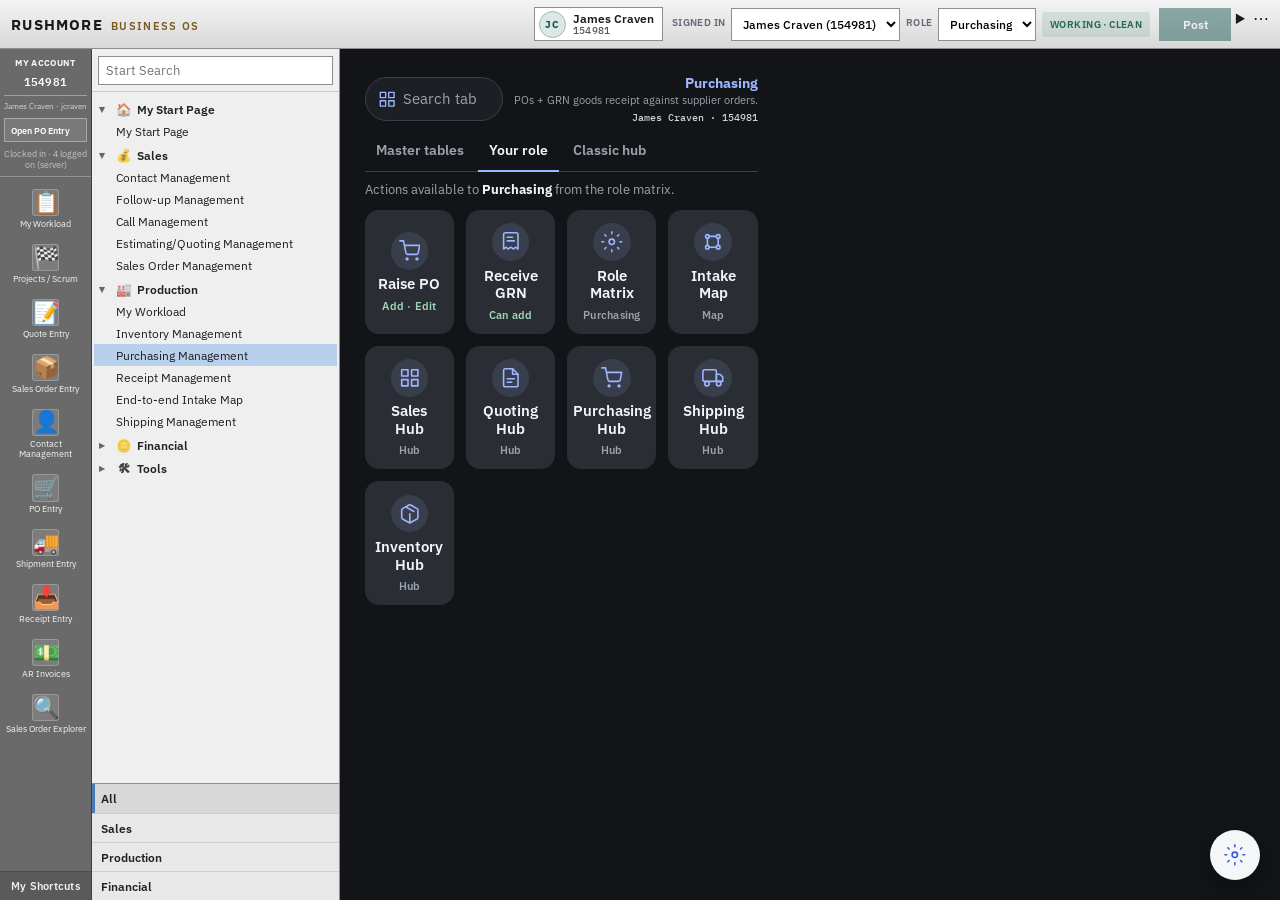
==== commit cfb340da: "Drop skills matrix; gate pool pulls by role on shift start Employee role (not skills/employee_skills" ====
--- a/business-os/gui-demo/index.html
+++ b/business-os/gui-demo/index.html
@@ -7,7 +7,7 @@
   <link rel="preconnect" href="https://fonts.googleapis.com" />
   <link rel="preconnect" href="https://fonts.gstatic.com" crossorigin />
   <link href="https://fonts.googleapis.com/css2?family=IBM+Plex+Sans:wght@400;500;600;700&family=IBM+Plex+Mono:wght@400;500&display=swap" rel="stylesheet" />
-  <link rel="stylesheet" href="styles.css?v=live-toolbar-1" />
+  <link rel="stylesheet" href="styles.css?v=role-pool-1" />
 </head>
 <body>
   <div id="app" class="shell">
@@ -41,14 +41,19 @@
             <span class="session-label">Role</span>
             <select id="roleSelect" aria-label="Active role"></select>
           </label>
-          <span id="copyPill" class="pill" title="Live working copy — no Edit gate">LIVE · clean</span>
-        </div>
-        <div class="toolbar toolbar-live" role="toolbar" aria-label="Workspace">
-          <button type="button" id="btnUpdate" class="btn" title="Refresh lists from server">Update</button>
-          <button type="button" id="btnUndo" class="btn" disabled>Undo</button>
-          <button type="button" id="btnRedo" class="btn" disabled>Redo</button>
-          <button type="button" id="btnReverse" class="btn btn-danger" disabled title="Restore last posted / server snapshot">Reverse</button>
+          <span id="copyPill" class="pill" title="Live working copy">WORKING · clean</span>
+        </div>
+        <div class="toolbar" role="toolbar" aria-label="Workspace">
           <button type="button" id="btnPost" class="btn btn-primary" title="Commit staged work and field edits">Post</button>
+          <details class="toolbar-more">
+            <summary aria-label="More workspace actions">⋯</summary>
+            <div class="toolbar-more-body">
+              <button type="button" id="btnUpdate" class="btn" title="Refresh lists from server">Update</button>
+              <button type="button" id="btnUndo" class="btn" disabled>Undo</button>
+              <button type="button" id="btnRedo" class="btn" disabled>Redo</button>
+              <button type="button" id="btnReverse" class="btn btn-danger" disabled title="Restore last posted / server snapshot">Reverse</button>
+            </div>
+          </details>
         </div>
       </div>
     </header>
@@ -185,7 +190,7 @@
         <header class="view-head row">
           <div>
             <h1>My workload</h1>
-            <p>Assigned jobs · department work pool · skill / criteria pull · time card</p>
+            <p>Assigned jobs · department work pool · clock-in pull by role · PO fulfilment via scrum</p>
           </div>
           <div class="view-head-actions" id="workloadHeadActions"></div>
         </header>
@@ -221,7 +226,7 @@
     <div id="addFromOrderPanel" class="afo-overlay" hidden></div>
     <div id="recordDialogPanel" class="afo-overlay rec-overlay" hidden></div>
   </div>
-  <script src="workforce-server.js?v=live-toolbar-1"></script>
-  <script src="app.js?v=live-toolbar-1"></script>
+  <script src="workforce-server.js?v=role-pool-1"></script>
+  <script src="app.js?v=role-pool-1"></script>
 </body>
 </html>
--- a/business-os/gui-demo/styles.css
+++ b/business-os/gui-demo/styles.css
@@ -286,14 +286,6 @@
   background: rgba(255, 255, 255, 0.2);
 }
 
-.skill-chip {
-  display: inline-block;
-  margin: 0.1rem 0.15rem 0 0;
-  padding: 0.08rem 0.28rem;
-  border: 1px solid var(--line-soft);
-  background: #fff;
-  font-size: 0.65rem;
-}
 .note-list {
   margin: 0.35rem 0 0;
   padding-left: 1.1rem;
@@ -1331,26 +1323,11 @@
 .session-compact .toolbar {
   display: flex;
   flex: 0 0 auto;
-  flex-wrap: wrap;
   gap: 0.3rem;
   margin-left: auto;
-  align-items: center;
-}
-.session-compact .toolbar-live {
-  display: grid;
-  grid-template-columns: repeat(5, minmax(0, auto));
-  gap: 0.28rem;
-  width: auto;
-}
-.session-compact .toolbar-live .btn {
-  min-height: 2.35rem;
-  padding: 0 0.55rem;
-  font-size: 0.78rem;
-  white-space: nowrap;
 }
 .session-compact #btnPost {
-  min-width: 4.25rem;
-  font-weight: 700;
+  min-width: 4.5rem;
 }
 .pill[title] { cursor: help; }
 
@@ -1390,24 +1367,16 @@
     white-space: nowrap;
     align-self: stretch;
   }
-  .session-compact .toolbar,
-  .session-compact .toolbar-live {
+  .session-compact .toolbar {
     width: 100%;
     margin-left: 0;
     display: grid;
-    grid-template-columns: repeat(5, minmax(0, 1fr));
-    gap: 0.28rem;
-  }
-  .session-compact .toolbar-live .btn,
+    grid-template-columns: 1fr auto;
+  }
   .session-compact #btnPost {
     width: 100%;
-    min-width: 0;
     min-height: 2.5rem;
-    padding: 0 0.2rem;
-    font-size: 0.68rem;
-  }
-  /* No overflow menu — Update / Undo / Redo / Reverse / Post share one row */
-  .toolbar-more { display: none !important; }
+  }
 
   /* Shipment entry: denser fields so qty / actions appear sooner */
   #view-shipment .po-ribbon {
@@ -1466,15 +1435,47 @@
     display: none !important;
   }
 
-  /* Live toolbar: Update · Undo · Redo · Reverse · Post on one row */
-  .toolbar,
-  .toolbar-live {
-    display: grid !important;
-    grid-template-columns: repeat(5, minmax(0, 1fr));
-    gap: 0.28rem;
+  /* Shrink chrome: Post primary; Update / Undo / Redo / Reverse behind More */
+  .toolbar {
+    grid-template-columns: 1fr auto;
+    gap: 0.35rem;
   }
   .toolbar-more {
-    display: none !important;
+    display: block;
+    position: relative;
+  }
+  .toolbar-more > summary {
+    display: inline-flex;
+    align-items: center;
+    justify-content: center;
+    list-style: none;
+    cursor: pointer;
+    min-width: var(--touch);
+    min-height: var(--touch);
+    border: 1px solid var(--line);
+    background: #fff;
+    font-size: 1.25rem;
+    line-height: 1;
+    border-radius: 0;
+  }
+  .toolbar-more > summary::-webkit-details-marker { display: none; }
+  .toolbar-more[open] > summary { background: #eef2f5; }
+  .toolbar-more-body {
+    position: absolute;
+    right: 0;
+    top: calc(100% + 0.25rem);
+    z-index: 45;
+    display: grid;
+    gap: 0.25rem;
+    min-width: 7.5rem;
+    padding: 0.25rem;
+    background: #fff;
+    border: 1px solid var(--line);
+    box-shadow: 0 8px 20px rgba(0,0,0,0.18);
+  }
+  .toolbar-more-body .btn {
+    width: 100%;
+    min-height: var(--touch);
   }
 
   .session-role select { max-width: none; }
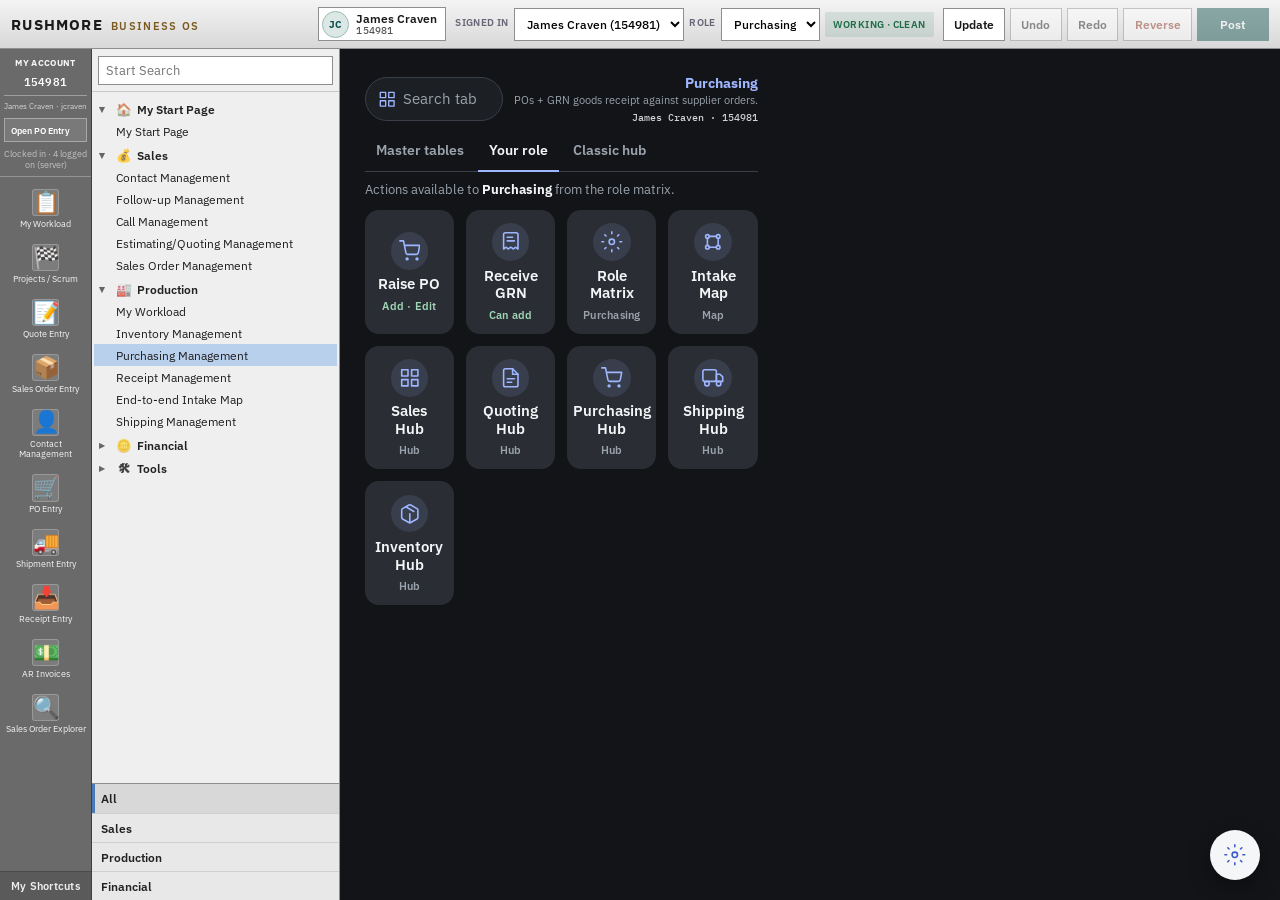
==== commit 33653da1: "Sync Boot static GUI with flat live toolbar Bring Update · Undo · Redo · Reverse · Post onto one row" ====
--- a/business-os/gui-demo/index.html
+++ b/business-os/gui-demo/index.html
@@ -7,7 +7,7 @@
   <link rel="preconnect" href="https://fonts.googleapis.com" />
   <link rel="preconnect" href="https://fonts.gstatic.com" crossorigin />
   <link href="https://fonts.googleapis.com/css2?family=IBM+Plex+Sans:wght@400;500;600;700&family=IBM+Plex+Mono:wght@400;500&display=swap" rel="stylesheet" />
-  <link rel="stylesheet" href="styles.css?v=role-pool-1" />
+  <link rel="stylesheet" href="styles.css?v=live-toolbar-2" />
 </head>
 <body>
   <div id="app" class="shell">
@@ -41,19 +41,14 @@
             <span class="session-label">Role</span>
             <select id="roleSelect" aria-label="Active role"></select>
           </label>
-          <span id="copyPill" class="pill" title="Live working copy">WORKING · clean</span>
-        </div>
-        <div class="toolbar" role="toolbar" aria-label="Workspace">
+          <span id="copyPill" class="pill" title="Live working copy — no Edit gate">LIVE · clean</span>
+        </div>
+        <div class="toolbar toolbar-live" role="toolbar" aria-label="Workspace">
+          <button type="button" id="btnUpdate" class="btn" title="Refresh lists from server">Update</button>
+          <button type="button" id="btnUndo" class="btn" disabled>Undo</button>
+          <button type="button" id="btnRedo" class="btn" disabled>Redo</button>
+          <button type="button" id="btnReverse" class="btn btn-danger" disabled title="Restore last posted / server snapshot">Reverse</button>
           <button type="button" id="btnPost" class="btn btn-primary" title="Commit staged work and field edits">Post</button>
-          <details class="toolbar-more">
-            <summary aria-label="More workspace actions">⋯</summary>
-            <div class="toolbar-more-body">
-              <button type="button" id="btnUpdate" class="btn" title="Refresh lists from server">Update</button>
-              <button type="button" id="btnUndo" class="btn" disabled>Undo</button>
-              <button type="button" id="btnRedo" class="btn" disabled>Redo</button>
-              <button type="button" id="btnReverse" class="btn btn-danger" disabled title="Restore last posted / server snapshot">Reverse</button>
-            </div>
-          </details>
         </div>
       </div>
     </header>
@@ -226,7 +221,8 @@
     <div id="addFromOrderPanel" class="afo-overlay" hidden></div>
     <div id="recordDialogPanel" class="afo-overlay rec-overlay" hidden></div>
   </div>
-  <script src="workforce-server.js?v=role-pool-1"></script>
-  <script src="app.js?v=role-pool-1"></script>
+  <script src="workforce-server.js?v=live-toolbar-2"></script>
+  <script src="api-client.js?v=live-toolbar-2"></script>
+  <script src="app.js?v=live-toolbar-2"></script>
 </body>
 </html>
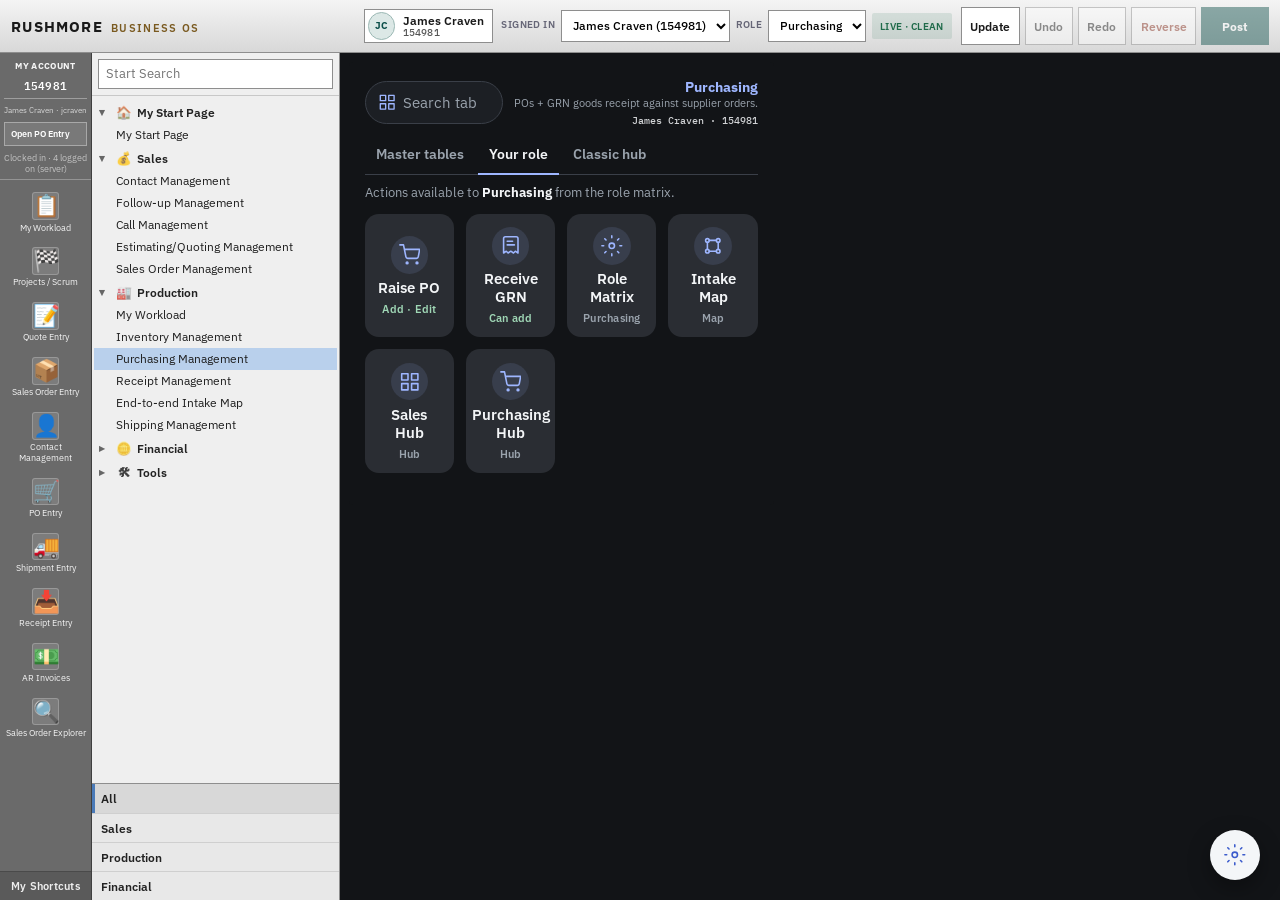
==== commit 44c6cfa4: "Fix mobile field clipping and wrapping while typing Keep off-canvas drawers from expanding horizonta" ====
--- a/business-os/gui-demo/index.html
+++ b/business-os/gui-demo/index.html
@@ -7,7 +7,7 @@
   <link rel="preconnect" href="https://fonts.googleapis.com" />
   <link rel="preconnect" href="https://fonts.gstatic.com" crossorigin />
   <link href="https://fonts.googleapis.com/css2?family=IBM+Plex+Sans:wght@400;500;600;700&family=IBM+Plex+Mono:wght@400;500&display=swap" rel="stylesheet" />
-  <link rel="stylesheet" href="styles.css?v=live-toolbar-2" />
+  <link rel="stylesheet" href="styles.css?v=mobile-input-clip-1" />
 </head>
 <body>
   <div id="app" class="shell">
@@ -223,6 +223,6 @@
   </div>
   <script src="workforce-server.js?v=live-toolbar-2"></script>
   <script src="api-client.js?v=live-toolbar-2"></script>
-  <script src="app.js?v=live-toolbar-2"></script>
+  <script src="app.js?v=mobile-input-clip-1"></script>
 </body>
 </html>
--- a/business-os/gui-demo/styles.css
+++ b/business-os/gui-demo/styles.css
@@ -26,9 +26,12 @@
 html, body {
   margin: 0;
   min-height: 100%;
+  max-width: 100%;
+  overflow-x: clip;
   font-family: var(--font);
   color: var(--ink);
   background: #b0b0b0;
+  overscroll-behavior-x: none;
 }
 
 button, input, select, textarea { font: inherit; }
@@ -741,16 +744,28 @@
   color: var(--muted);
   margin-bottom: 0.15rem;
 }
+.field {
+  min-width: 0;
+  max-width: 100%;
+}
 .field input,
 .field select,
 .field textarea {
   width: 100%;
+  max-width: 100%;
   border: 1px solid var(--line);
   background: #fff;
   padding: 0.35rem 0.4rem;
   min-height: 2rem;
 }
-.field textarea { min-height: 4rem; resize: vertical; }
+.field textarea {
+  min-height: 4rem;
+  resize: vertical;
+  overflow-wrap: anywhere;
+  word-break: break-word;
+  white-space: pre-wrap;
+  field-sizing: content;
+}
 .field-span { grid-column: 1 / -1; }
 .field.is-locked input,
 .field.is-locked select,
@@ -932,9 +947,23 @@
   .shell {
     height: 100dvh;
     min-height: 100dvh;
+    width: 100%;
+    max-width: 100%;
     grid-template-columns: 1fr;
     grid-template-rows: auto 1fr auto;
     overflow: hidden;
+  }
+
+  /* Closed drawers must not expand document scrollWidth (iOS focus pan). */
+  .shell:not(.is-modules-open) .tree-pane,
+  .shell:not(.is-shortcuts-open) .icon-rail {
+    visibility: hidden;
+    pointer-events: none;
+  }
+  .shell.is-modules-open .tree-pane,
+  .shell.is-shortcuts-open .icon-rail {
+    visibility: visible;
+    pointer-events: auto;
   }
 
   .titlebar {
@@ -1119,9 +1148,12 @@
     grid-row: 2;
     grid-column: 1;
     padding: 0.55rem 0.55rem 0.35rem;
-    overflow: auto;
+    overflow-x: hidden;
+    overflow-y: auto;
     -webkit-overflow-scrolling: touch;
+    min-width: 0;
     min-height: 0;
+    max-width: 100%;
   }
 
   .hub-grid {
@@ -1209,6 +1241,17 @@
     max-height: none;
     border: 0;
     padding: 0;
+    overflow-x: hidden;
+    overflow-y: auto;
+    min-width: 0;
+    max-width: 100%;
+  }
+  .po-workspace,
+  .po-section,
+  .field-grid,
+  .addr-grid {
+    min-width: 0;
+    max-width: 100%;
   }
   .field-grid,
   .addr-grid { grid-template-columns: 1fr; }
@@ -1216,7 +1259,24 @@
   .field select,
   .field textarea {
     min-height: var(--touch);
-    font-size: 1rem;
+    font-size: 16px; /* iOS: avoid focus zoom that pans the layout */
+  }
+  .field textarea {
+    min-height: calc(var(--touch) * 1.35);
+  }
+
+  /* Typing: free vertical space — dock sits on top of the iOS keyboard otherwise */
+  body.is-field-focus .mobile-dock {
+    transform: translateY(110%);
+    pointer-events: none;
+    transition: transform 0.18s ease;
+  }
+  body.is-field-focus .ship-phone-bar {
+    bottom: max(0.35rem, var(--safe-b));
+  }
+  body.is-field-focus .dash-fab {
+    opacity: 0;
+    pointer-events: none;
   }
 
   body.nav-open { overflow: hidden; }
@@ -1323,11 +1383,26 @@
 .session-compact .toolbar {
   display: flex;
   flex: 0 0 auto;
+  flex-wrap: wrap;
   gap: 0.3rem;
   margin-left: auto;
+  align-items: center;
+}
+.session-compact .toolbar-live {
+  display: grid;
+  grid-template-columns: repeat(5, minmax(0, auto));
+  gap: 0.28rem;
+  width: auto;
+}
+.session-compact .toolbar-live .btn {
+  min-height: 2.35rem;
+  padding: 0 0.55rem;
+  font-size: 0.78rem;
+  white-space: nowrap;
 }
 .session-compact #btnPost {
-  min-width: 4.5rem;
+  min-width: 4.25rem;
+  font-weight: 700;
 }
 .pill[title] { cursor: help; }
 
@@ -1367,16 +1442,24 @@
     white-space: nowrap;
     align-self: stretch;
   }
-  .session-compact .toolbar {
+  .session-compact .toolbar,
+  .session-compact .toolbar-live {
     width: 100%;
     margin-left: 0;
     display: grid;
-    grid-template-columns: 1fr auto;
-  }
+    grid-template-columns: repeat(5, minmax(0, 1fr));
+    gap: 0.28rem;
+  }
+  .session-compact .toolbar-live .btn,
   .session-compact #btnPost {
     width: 100%;
+    min-width: 0;
     min-height: 2.5rem;
-  }
+    padding: 0 0.2rem;
+    font-size: 0.68rem;
+  }
+  /* No overflow menu — Update / Undo / Redo / Reverse / Post share one row */
+  .toolbar-more { display: none !important; }
 
   /* Shipment entry: denser fields so qty / actions appear sooner */
   #view-shipment .po-ribbon {
@@ -1396,7 +1479,7 @@
   #view-shipment .field textarea {
     min-height: 2.35rem;
     padding: 0.35rem 0.45rem;
-    font-size: 0.9rem;
+    font-size: 16px; /* keep ≥16px — smaller sizes trigger iOS focus zoom/pan */
   }
   #view-shipment .ship-phone-bar {
     gap: 0.35rem;
@@ -1435,47 +1518,15 @@
     display: none !important;
   }
 
-  /* Shrink chrome: Post primary; Update / Undo / Redo / Reverse behind More */
-  .toolbar {
-    grid-template-columns: 1fr auto;
-    gap: 0.35rem;
+  /* Live toolbar: Update · Undo · Redo · Reverse · Post on one row */
+  .toolbar,
+  .toolbar-live {
+    display: grid !important;
+    grid-template-columns: repeat(5, minmax(0, 1fr));
+    gap: 0.28rem;
   }
   .toolbar-more {
-    display: block;
-    position: relative;
-  }
-  .toolbar-more > summary {
-    display: inline-flex;
-    align-items: center;
-    justify-content: center;
-    list-style: none;
-    cursor: pointer;
-    min-width: var(--touch);
-    min-height: var(--touch);
-    border: 1px solid var(--line);
-    background: #fff;
-    font-size: 1.25rem;
-    line-height: 1;
-    border-radius: 0;
-  }
-  .toolbar-more > summary::-webkit-details-marker { display: none; }
-  .toolbar-more[open] > summary { background: #eef2f5; }
-  .toolbar-more-body {
-    position: absolute;
-    right: 0;
-    top: calc(100% + 0.25rem);
-    z-index: 45;
-    display: grid;
-    gap: 0.25rem;
-    min-width: 7.5rem;
-    padding: 0.25rem;
-    background: #fff;
-    border: 1px solid var(--line);
-    box-shadow: 0 8px 20px rgba(0,0,0,0.18);
-  }
-  .toolbar-more-body .btn {
-    width: 100%;
-    min-height: var(--touch);
+    display: none !important;
   }
 
   .session-role select { max-width: none; }
@@ -1945,6 +1996,20 @@
 }
 .dash-tile:hover { background: var(--dash-tile-hover); }
 .dash-tile:active { transform: scale(0.98); }
+.dash-tile.is-locked,
+.dash-tile:disabled {
+  opacity: 0.42;
+  cursor: not-allowed;
+  filter: grayscale(0.35);
+}
+.dash-tile.is-locked:hover,
+.dash-tile:disabled:hover {
+  background: var(--dash-tile);
+}
+.dash-tile.is-locked:active,
+.dash-tile:disabled:active {
+  transform: none;
+}
 .dash-tile-ico {
   width: 2.35rem;
   height: 2.35rem;
